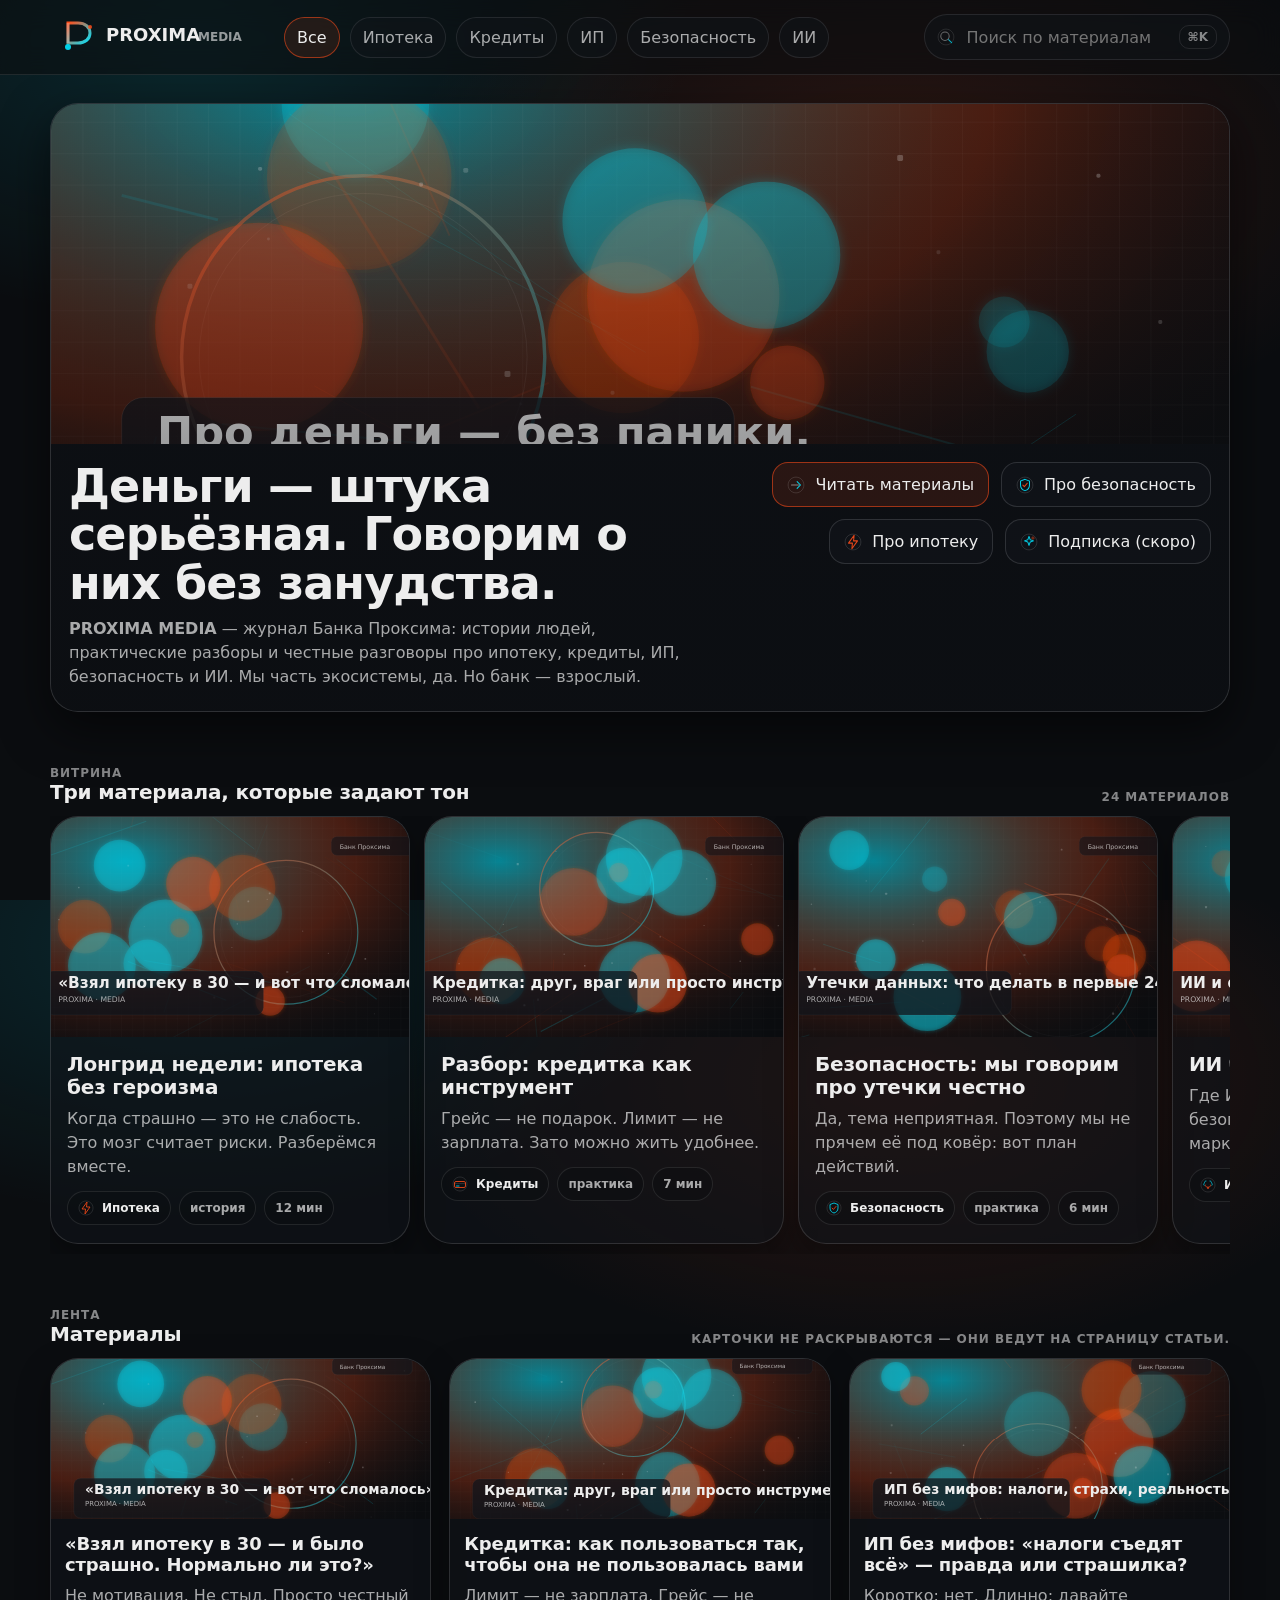
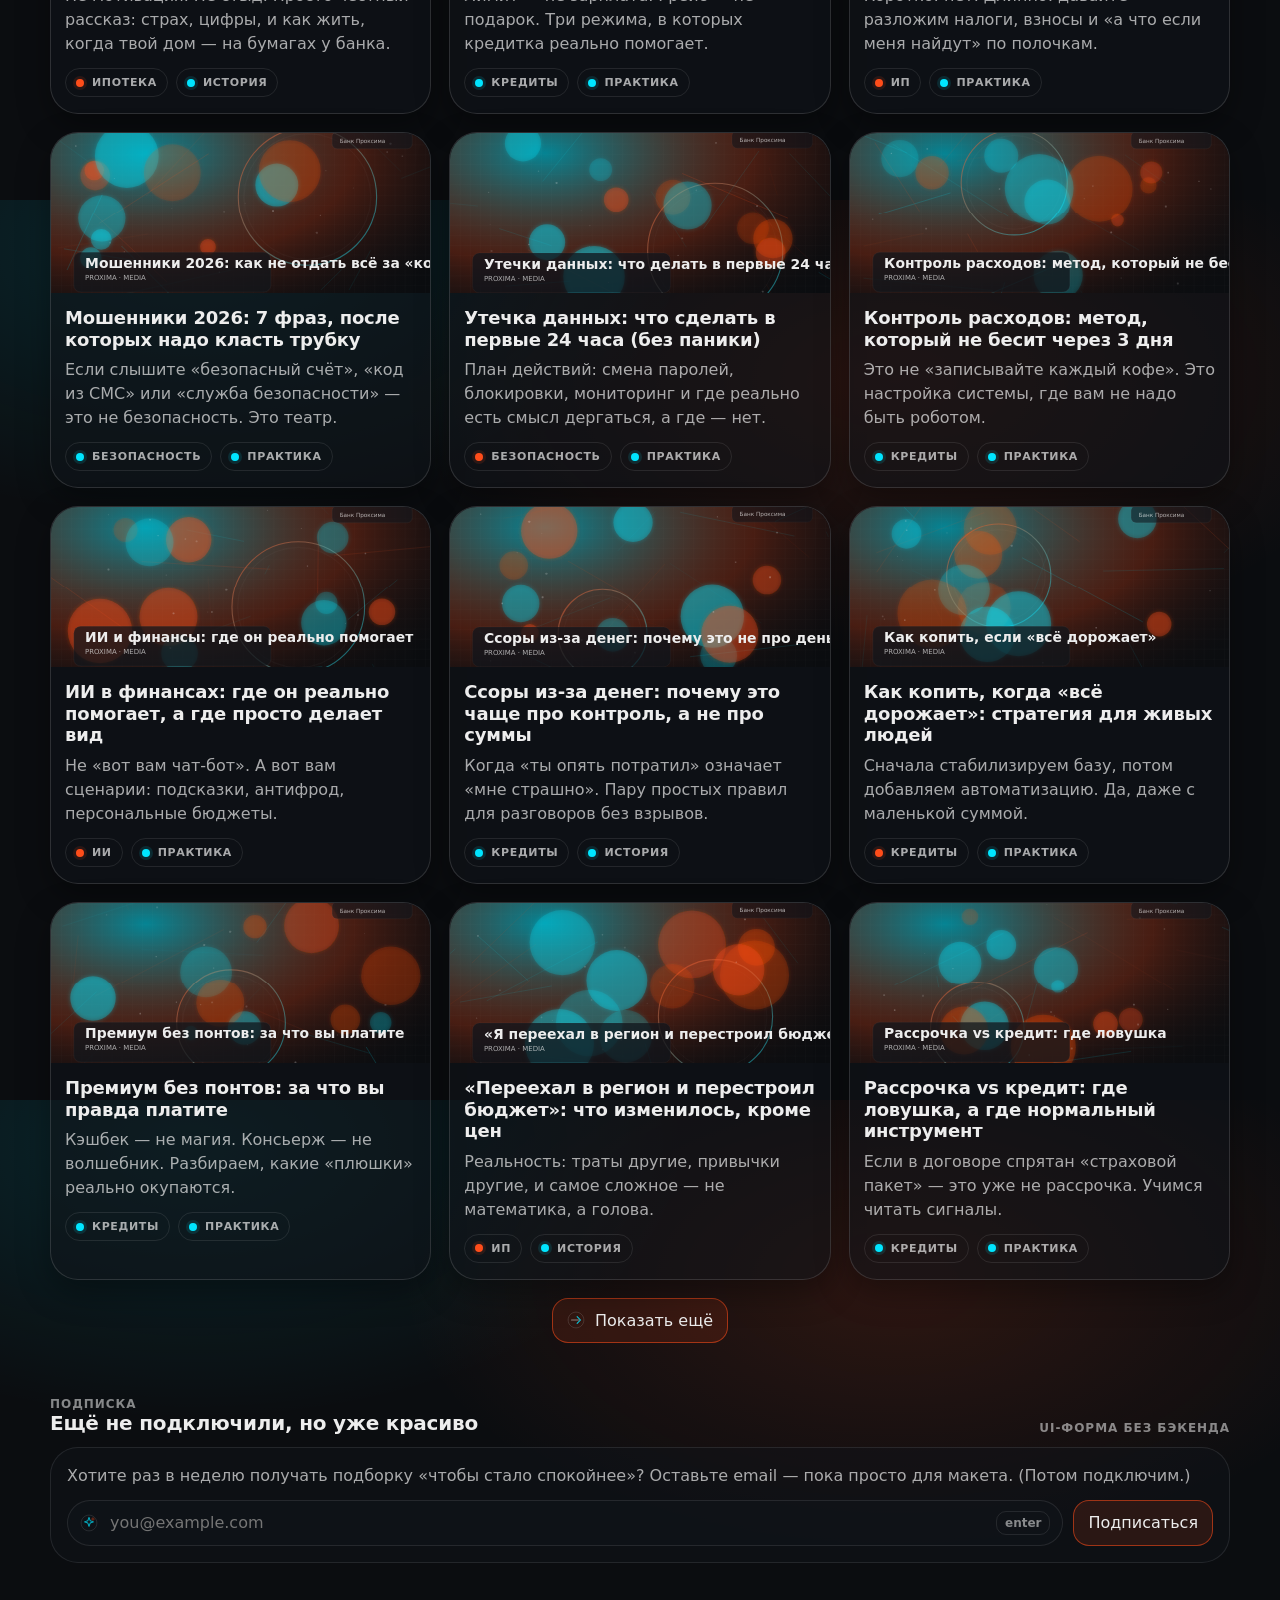
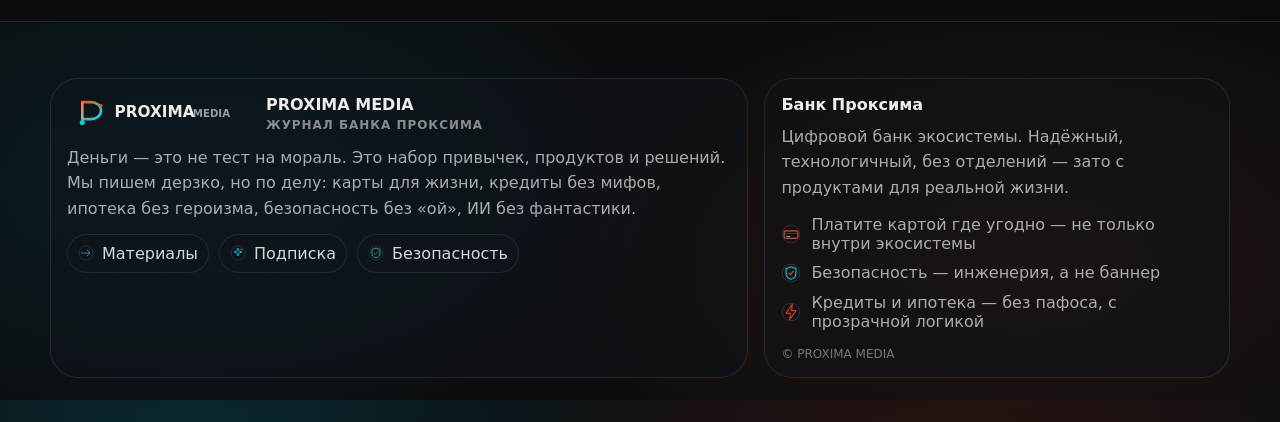
==== index.html @ 9762216a "fc" ====
<!doctype html>
<html lang="ru">
<head>
  <meta charset="utf-8"/>
  <meta name="viewport" content="width=device-width, initial-scale=1"/>
  <title>PROXIMA MEDIA — журнал о деньгах</title>
  <meta name="description" content="Медиа-журнал Банка Проксима: истории и практики про деньги, кредиты, ипотеку, ИП, безопасность и ИИ."/>
  <link rel="icon" href="assets/icons/spark.svg" type="image/svg+xml"/>
  <link rel="stylesheet" href="styles.css"/>
</head>
<body>
  <div id="progress" class="progress" aria-hidden="true"></div>

  <header class="topbar">
    <div class="wrap topbar-inner">
      <a class="brand" href="index.html" aria-label="На главную">
        <img src="assets/logo-proxima.svg" alt="PROXIMA MEDIA"/>
      </a>

      <nav class="nav" aria-label="Рубрики">
        <span class="pill" role="button" tabindex="0" data-cat="Все" aria-pressed="true">Все</span>
        <span class="pill" role="button" tabindex="0" data-cat="Ипотека" aria-pressed="false">Ипотека</span>
        <span class="pill" role="button" tabindex="0" data-cat="Кредиты" aria-pressed="false">Кредиты</span>
        <span class="pill" role="button" tabindex="0" data-cat="ИП" aria-pressed="false">ИП</span>
        <span class="pill" role="button" tabindex="0" data-cat="Безопасность" aria-pressed="false">Безопасность</span>
        <span class="pill" role="button" tabindex="0" data-cat="ИИ" aria-pressed="false">ИИ</span>
      </nav>

      <div class="actions">
        <div class="searchbox" role="search">
          <img src="assets/icons/search.svg" alt="" aria-hidden="true"/>
          <input id="search" type="search" placeholder="Поиск по материалам" aria-label="Поиск"/>
          <span class="kbd">⌘K</span>
        </div>
      </div>
    </div>
  </header>

  <main>
    <section class="hero">
      <div class="wrap">
        <div class="hero-card reveal in">
          <div class="hero-media" role="img" aria-label="Абстрактная техно-обложка"></div>
          <div class="hero-content">
            <div>
              <h1 class="hero-title">Деньги — штука серьёзная. Говорим о них без занудства.</h1>
              <p class="hero-sub">
                <strong>PROXIMA MEDIA</strong> — журнал Банка Проксима: истории людей, практические разборы
                и честные разговоры про ипотеку, кредиты, ИП, безопасность и ИИ.
                Мы часть экосистемы, да. Но банк — взрослый.
              </p>
            </div>
            <div class="hero-cta">
              <a class="btn primary" href="#cardsAnchor" id="ctaAll">
                <img src="assets/icons/arrow.svg" alt="" aria-hidden="true"/>Читать материалы
              </a>
              <a class="btn" href="#cardsAnchor" id="ctaSafety">
                <img src="assets/icons/shield.svg" alt="" aria-hidden="true"/>Про безопасность
              </a>
              <a class="btn" href="#cardsAnchor" id="ctaMortgage">
                <img src="assets/icons/bolt.svg" alt="" aria-hidden="true"/>Про ипотеку
              </a>
              <a class="btn" href="#subscribe">
                <img src="assets/icons/spark.svg" alt="" aria-hidden="true"/>Подписка (скоро)
              </a>
            </div>
          </div>
        </div>
      </div>
    </section>

    <section class="section">
      <div class="wrap">
        <div class="section-head">
          <div>
            <div class="small">витрина</div>
            <h2 class="h2">Три материала, которые задают тон</h2>
          </div>
          <div class="small" id="count">—</div>
        </div>

        
        <div class="feature-rail" aria-label="Витрина материалов">
          <a class="feature reveal" href="article.html?id=mortgage-30">
            <div class="media" style="background-image:url('assets/covers/cover-01.svg')"></div>
            <div class="content">
              <h3 class="title">Лонгрид недели: ипотека без героизма</h3>
              <p class="desc">Когда страшно — это не слабость. Это мозг считает риски. Разберёмся вместе.</p>
              <div class="chiprow">
                <span class="chip"><img src="assets/icons/bolt.svg" alt="" aria-hidden="true"/><strong>Ипотека</strong></span>
                <span class="chip">история</span>
                <span class="chip">12 мин</span>
              </div>
            </div>
          </a>

          <a class="feature reveal" href="article.html?id=creditcard-tool">
            <div class="media" style="background-image:url('assets/covers/cover-02.svg')"></div>
            <div class="content">
              <h3 class="title">Разбор: кредитка как инструмент</h3>
              <p class="desc">Грейс — не подарок. Лимит — не зарплата. Зато можно жить удобнее.</p>
              <div class="chiprow">
                <span class="chip"><img src="assets/icons/card.svg" alt="" aria-hidden="true"/><strong>Кредиты</strong></span>
                <span class="chip">практика</span>
                <span class="chip">7 мин</span>
              </div>
            </div>
          </a>

          <a class="feature reveal" href="article.html?id=leak-24h">
            <div class="media" style="background-image:url('assets/covers/cover-05.svg')"></div>
            <div class="content">
              <h3 class="title">Безопасность: мы говорим про утечки честно</h3>
              <p class="desc">Да, тема неприятная. Поэтому мы не прячем её под ковёр: вот план действий.</p>
              <div class="chiprow">
                <span class="chip"><img src="assets/icons/shield.svg" alt="" aria-hidden="true"/><strong>Безопасность</strong></span>
                <span class="chip">практика</span>
                <span class="chip">6 мин</span>
              </div>
            </div>
          </a>

          <a class="feature reveal" href="article.html?id=ai-real">
            <div class="media" style="background-image:url('assets/covers/cover-07.svg')"></div>
            <div class="content">
              <h3 class="title">ИИ без фантастики</h3>
              <p class="desc">Где ИИ реально полезен: подсказки, безопасность, рутина. Где — маркетинг.</p>
              <div class="chiprow">
                <span class="chip"><img src="assets/icons/brain.svg" alt="" aria-hidden="true"/><strong>ИИ</strong></span>
                <span class="chip">практика</span>
                <span class="chip">8 мин</span>
              </div>
            </div>
          </a>

          <a class="feature reveal" href="article.html?id=fraud-2026">
            <div class="media" style="background-image:url('assets/covers/cover-04.svg')"></div>
            <div class="content">
              <h3 class="title">Антифрод: «положите трубку»</h3>
              <p class="desc">Семь фраз, после которых любой разговор должен закончиться. Без вежливости.</p>
              <div class="chiprow">
                <span class="chip"><img src="assets/icons/shield.svg" alt="" aria-hidden="true"/><strong>Безопасность</strong></span>
                <span class="chip">практика</span>
                <span class="chip">5 мин</span>
              </div>
            </div>
          </a>
        </div>

      </div>
    </section>

    <section class="section" id="cardsAnchor">
      <div class="wrap">
        <div class="section-head">
          <div>
            <div class="small">лента</div>
            <h2 class="h2">Материалы</h2>
          </div>
          <div class="small">Карточки не раскрываются — они ведут на страницу статьи.</div>
        </div>

        <div id="empty" class="mini" style="display:none">
          Ничего не найдено. Попробуйте короче, злее или без запятых.
        </div>

        <div id="cards" class="cards" aria-label="Список материалов"></div>

        <div class="loadmore">
          <button class="btn primary" id="loadMoreBtn">
            <img src="assets/icons/arrow.svg" alt="" aria-hidden="true"/>Показать ещё
          </button>
        </div>
      </div>
    </section>

    <section class="section" id="subscribe">
      <div class="wrap">
        <div class="section-head">
          <div>
            <div class="small">подписка</div>
            <h2 class="h2">Ещё не подключили, но уже красиво</h2>
          </div>
          <div class="small">UI-форма без бэкенда</div>
        </div>

        <div class="mini reveal">
          <p style="margin:0 0 12px; color: var(--muted); line-height:1.5">
            Хотите раз в неделю получать подборку «чтобы стало спокойнее»?
            Оставьте email — пока просто для макета. (Потом подключим.)
          </p>
          <div style="display:flex; gap:10px; flex-wrap:wrap">
            <div class="searchbox" style="min-width: 320px; flex: 1;">
              <img src="assets/icons/spark.svg" alt="" aria-hidden="true"/>
              <input type="email" placeholder="you@example.com" aria-label="Email"/>
              <span class="kbd">enter</span>
            </div>
            <button class="btn primary" onclick="return false">Подписаться</button>
          </div>
        </div>
      </div>
    </section>

    
    <footer class="footer">
      <div class="wrap footer-grid">
        <div class="mini">
          <div style="display:flex; align-items:center; gap:12px;">
            <img src="assets/logo-proxima.svg" alt="PROXIMA MEDIA" style="height:34px; width:auto;"/>
            <div>
              <strong>PROXIMA MEDIA</strong><br/>
              <span class="small">журнал банка проксима</span>
            </div>
          </div>

          <p style="margin:12px 0 0; color: var(--muted); line-height:1.6">
            Деньги — это не тест на мораль. Это набор привычек, продуктов и решений.
            Мы пишем дерзко, но по делу: карты для жизни, кредиты без мифов, ипотека без героизма,
            безопасность без «ой», ИИ без фантастики.
          </p>

          <div class="footer-links" aria-label="Быстрые ссылки">
            <a href="#cardsAnchor"><img src="assets/icons/arrow.svg" alt="" aria-hidden="true" style="width:16px;height:16px;opacity:.9"/>Материалы</a>
            <a href="#subscribe"><img src="assets/icons/spark.svg" alt="" aria-hidden="true" style="width:16px;height:16px;opacity:.9"/>Подписка</a>
            <a href="#cardsAnchor" onclick="return false"><img src="assets/icons/shield.svg" alt="" aria-hidden="true" style="width:16px;height:16px;opacity:.9"/>Безопасность</a>
          </div>
        </div>

        <div class="mini">
          <strong>Банк Проксима</strong>
          <p style="margin:10px 0 0; color: var(--muted); line-height:1.6">
            Цифровой банк экосистемы. Надёжный, технологичный, без отделений — зато с продуктами для реальной жизни.
          </p>

          <div style="margin-top:14px; display:grid; gap:10px">
            <div style="display:flex; align-items:center; gap:10px">
              <img src="assets/icons/card.svg" alt="" aria-hidden="true" style="width:20px;height:20px;opacity:.9"/>
              <span style="color:var(--muted)">Платите картой где угодно — не только внутри экосистемы</span>
            </div>
            <div style="display:flex; align-items:center; gap:10px">
              <img src="assets/icons/shield.svg" alt="" aria-hidden="true" style="width:20px;height:20px;opacity:.9"/>
              <span style="color:var(--muted)">Безопасность — инженерия, а не баннер</span>
            </div>
            <div style="display:flex; align-items:center; gap:10px">
              <img src="assets/icons/bolt.svg" alt="" aria-hidden="true" style="width:20px;height:20px;opacity:.9"/>
              <span style="color:var(--muted)">Кредиты и ипотека — без пафоса, с прозрачной логикой</span>
            </div>
          </div>

          <div style="margin-top:16px; color: rgba(237,237,237,.45); font-size: 12px">
            © PROXIMA MEDIA
          </div>
        </div>
      </div>
    </footer>

  </main>

  <div id="toast" class="toast" role="status" aria-live="polite">
    <span class="bar" aria-hidden="true"></span>
    <span id="toastMsg">—</span>
  </div>

  <script>window.PROXIMA_DATA = [{"id": "mortgage-30", "cat": "Ипотека", "tone": "история", "title": "«Взял ипотеку в 30 — и было страшно. Нормально ли это?»", "desc": "Не мотивация. Не стыд. Просто честный рассказ: страх, цифры, и как жить, когда твой дом — на бумагах у банка.", "cover": "assets/covers/cover-01.svg", "accent": "orange", "body": ["Когда платеж становится «фоном», вы понимаете, что справляетесь.", "И да, «мне страшно» — это не баг, а датчик.", "Что можно сделать прямо сейчас (без подвигов):", {"ul": ["Сначала зафиксируйте «предел боли»: какой платёж вы выдержите без ненависти к жизни.", "Соберите «подушку» до подписания. Иначе любой форс-мажор будет казаться апокалипсисом.", "Досрочное — это стратегия, а не рывок. Лучше стабильно и без выгорания."]}, "Пусть в финансах будет меньше драм и больше понятных шагов."]}, {"id": "creditcard-tool", "cat": "Кредиты", "tone": "практика", "title": "Кредитка: как пользоваться так, чтобы она не пользовалась вами", "desc": "Лимит — не зарплата. Грейс — не подарок. Три режима, в которых кредитка реально помогает.", "cover": "assets/covers/cover-02.svg", "accent": "cyan", "body": ["Кредитная дисциплина — скучно. Зато спокойно.", "Спойлер: взрослость — это когда вы считаете заранее.", "Что можно сделать прямо сейчас (без подвигов):", {"ul": ["Разделяйте «удобно» и «выгодно»: рассрочка может быть кредитом в маске.", "Ставьте лимиты и уведомления. Это не паранойя — это гигиена.", "Планируйте выход: кредит должен иметь дату «свободы»."]}, "Пусть в финансах будет меньше драм и больше понятных шагов."]}, {"id": "ip-myths", "cat": "ИП", "tone": "практика", "title": "ИП без мифов: «налоги съедят всё» — правда или страшилка?", "desc": "Коротко: нет. Длинно: давайте разложим налоги, взносы и «а что если меня найдут» по полочкам.", "cover": "assets/covers/cover-03.svg", "accent": "orange", "body": ["Самозанятость — не хаос, если у вас есть правила.", "И да, «мне страшно» — это не баг, а датчик.", "Что можно сделать прямо сейчас (без подвигов):", {"ul": ["Сделайте отдельный счёт/карту под работу. И сразу станет тише в голове.", "Раз в неделю — 20 минут на цифры: доходы, расходы, налоги, ближайшие платежи.", "Не усложняйте: автоматизация > героизм."]}, "Если коротко: деньги — это система. А системы чинятся настройками, а не стыдом."]}, {"id": "fraud-2026", "cat": "Безопасность", "tone": "практика", "title": "Мошенники 2026: 7 фраз, после которых надо класть трубку", "desc": "Если слышите «безопасный счёт», «код из СМС» или «служба безопасности» — это не безопасность. Это театр.", "cover": "assets/covers/cover-04.svg", "accent": "cyan", "body": ["Мошенники играют в психологию. Технологии — всего лишь декорации.", "Спойлер: взрослость — это когда вы считаете заранее.", "Что можно сделать прямо сейчас (без подвигов):", {"ul": ["Правило 10 секунд: пауза перед любым действием, которое просит «срочно».", "Никогда не диктуйте коды и не переходите по ссылкам из «службы безопасности».", "Настройте лимиты, виртуальные карты и уведомления — это реально снижает риск."]}, "Если коротко: деньги — это система. А системы чинятся настройками, а не стыдом."]}, {"id": "leak-24h", "cat": "Безопасность", "tone": "практика", "title": "Утечка данных: что сделать в первые 24 часа (без паники)", "desc": "План действий: смена паролей, блокировки, мониторинг и где реально есть смысл дергаться, а где — нет.", "cover": "assets/covers/cover-05.svg", "accent": "orange", "body": ["Самый дорогой код — тот, который вы продиктовали вслух.", "Главное — не путать тревогу с интуицией. Первое лечится фактами.", "Что можно сделать прямо сейчас (без подвигов):", {"ul": ["Правило 10 секунд: пауза перед любым действием, которое просит «срочно».", "Никогда не диктуйте коды и не переходите по ссылкам из «службы безопасности».", "Настройте лимиты, виртуальные карты и уведомления — это реально снижает риск."]}, "Если коротко: деньги — это система. А системы чинятся настройками, а не стыдом."]}, {"id": "budget-not-annoying", "cat": "Кредиты", "tone": "практика", "title": "Контроль расходов: метод, который не бесит через 3 дня", "desc": "Это не «записывайте каждый кофе». Это настройка системы, где вам не надо быть роботом.", "cover": "assets/covers/cover-06.svg", "accent": "cyan", "body": ["Кредит — это ускоритель. Он не делает вас богаче, он делает вас быстрее.", "Главное — не путать тревогу с интуицией. Первое лечится фактами.", "Что можно сделать прямо сейчас (без подвигов):", {"ul": ["Разделяйте «удобно» и «выгодно»: рассрочка может быть кредитом в маске.", "Ставьте лимиты и уведомления. Это не паранойя — это гигиена.", "Планируйте выход: кредит должен иметь дату «свободы»."]}, "Сильная позиция — это не «я не ошибаюсь», а «я быстро замечаю и исправляю»."]}, {"id": "ai-real", "cat": "ИИ", "tone": "практика", "title": "ИИ в финансах: где он реально помогает, а где просто делает вид", "desc": "Не «вот вам чат-бот». А вот вам сценарии: подсказки, антифрод, персональные бюджеты.", "cover": "assets/covers/cover-07.svg", "accent": "orange", "body": ["ИИ в банке — это чаще про безопасность и подсказки, чем про фантастику.", "И да, «мне страшно» — это не баг, а датчик.", "Что можно сделать прямо сейчас (без подвигов):", {"ul": ["ИИ хорош в подсказках: категория трат, аномалии, напоминания — без морали.", "Хорошие модели ловят паттерны мошенничества быстрее, чем люди.", "Важно: объяснимость. Если система советует — пусть объясняет почему."]}, "Пусть в финансах будет меньше драм и больше понятных шагов."]}, {"id": "money-fights", "cat": "Кредиты", "tone": "история", "title": "Ссоры из‑за денег: почему это чаще про контроль, а не про суммы", "desc": "Когда «ты опять потратил» означает «мне страшно». Пару простых правил для разговоров без взрывов.", "cover": "assets/covers/cover-08.svg", "accent": "cyan", "body": ["Кредитная дисциплина — скучно. Зато спокойно.", "И да, «мне страшно» — это не баг, а датчик.", "Что можно сделать прямо сейчас (без подвигов):", {"ul": ["Разделяйте «удобно» и «выгодно»: рассрочка может быть кредитом в маске.", "Ставьте лимиты и уведомления. Это не паранойя — это гигиена.", "Планируйте выход: кредит должен иметь дату «свободы»."]}, "Сильная позиция — это не «я не ошибаюсь», а «я быстро замечаю и исправляю»."]}, {"id": "save-inflation", "cat": "Кредиты", "tone": "практика", "title": "Как копить, когда «всё дорожает»: стратегия для живых людей", "desc": "Сначала стабилизируем базу, потом добавляем автоматизацию. Да, даже с маленькой суммой.", "cover": "assets/covers/cover-09.svg", "accent": "orange", "body": ["Лимит — штука эмоциональная. Его легко перепутать с разрешением.", "Главное — не путать тревогу с интуицией. Первое лечится фактами.", "Что можно сделать прямо сейчас (без подвигов):", {"ul": ["Разделяйте «удобно» и «выгодно»: рассрочка может быть кредитом в маске.", "Ставьте лимиты и уведомления. Это не паранойя — это гигиена.", "Планируйте выход: кредит должен иметь дату «свободы»."]}, "Пусть в финансах будет меньше драм и больше понятных шагов."]}, {"id": "premium", "cat": "Кредиты", "tone": "практика", "title": "Премиум без понтов: за что вы правда платите", "desc": "Кэшбек — не магия. Консьерж — не волшебник. Разбираем, какие «плюшки» реально окупаются.", "cover": "assets/covers/cover-10.svg", "accent": "cyan", "body": ["Кредитная дисциплина — скучно. Зато спокойно.", "И да, «мне страшно» — это не баг, а датчик.", "Что можно сделать прямо сейчас (без подвигов):", {"ul": ["Разделяйте «удобно» и «выгодно»: рассрочка может быть кредитом в маске.", "Ставьте лимиты и уведомления. Это не паранойя — это гигиена.", "Планируйте выход: кредит должен иметь дату «свободы»."]}, "Сильная позиция — это не «я не ошибаюсь», а «я быстро замечаю и исправляю»."]}, {"id": "region-budget", "cat": "ИП", "tone": "история", "title": "«Переехал в регион и перестроил бюджет»: что изменилось, кроме цен", "desc": "Реальность: траты другие, привычки другие, и самое сложное — не математика, а голова.", "cover": "assets/covers/cover-11.svg", "accent": "orange", "body": ["Деньги ИП любят порядок: отдельно личное, отдельно рабочее.", "Главное — не путать тревогу с интуицией. Первое лечится фактами.", "Что можно сделать прямо сейчас (без подвигов):", {"ul": ["Сделайте отдельный счёт/карту под работу. И сразу станет тише в голове.", "Раз в неделю — 20 минут на цифры: доходы, расходы, налоги, ближайшие платежи.", "Не усложняйте: автоматизация > героизм."]}, "Сильная позиция — это не «я не ошибаюсь», а «я быстро замечаю и исправляю»."]}, {"id": "installments", "cat": "Кредиты", "tone": "практика", "title": "Рассрочка vs кредит: где ловушка, а где нормальный инструмент", "desc": "Если в договоре спрятан «страховой пакет» — это уже не рассрочка. Учимся читать сигналы.", "cover": "assets/covers/cover-12.svg", "accent": "cyan", "body": ["Кредит — это ускоритель. Он не делает вас богаче, он делает вас быстрее.", "Спойлер: взрослость — это когда вы считаете заранее.", "Что можно сделать прямо сейчас (без подвигов):", {"ul": ["Разделяйте «удобно» и «выгодно»: рассрочка может быть кредитом в маске.", "Ставьте лимиты и уведомления. Это не паранойя — это гигиена.", "Планируйте выход: кредит должен иметь дату «свободы»."]}, "Сильная позиция — это не «я не ошибаюсь», а «я быстро замечаю и исправляю»."]}, {"id": "mortgage-rate", "cat": "Ипотека", "tone": "практика", "title": "Ипотечная ставка и ваша реальная переплата: как считать без магии", "desc": "Платёж — это не вся история. Смотрим на переплату, срок и сценарии досрочного.", "cover": "assets/covers/cover-09.svg", "accent": "orange", "body": ["Когда платеж становится «фоном», вы понимаете, что справляетесь.", "Главное — не путать тревогу с интуицией. Первое лечится фактами.", "Что можно сделать прямо сейчас (без подвигов):", {"ul": ["Сначала зафиксируйте «предел боли»: какой платёж вы выдержите без ненависти к жизни.", "Соберите «подушку» до подписания. Иначе любой форс-мажор будет казаться апокалипсисом.", "Досрочное — это стратегия, а не рывок. Лучше стабильно и без выгорания."]}, "Если коротко: деньги — это система. А системы чинятся настройками, а не стыдом."]}, {"id": "mortgage-downpayment", "cat": "Ипотека", "tone": "практика", "title": "Первый взнос: копить долго или брать быстро?", "desc": "Сравним риски: «подушка» vs «войти в рынок». И да, страх — валидный параметр.", "cover": "assets/covers/cover-01.svg", "accent": "cyan", "body": ["Когда платеж становится «фоном», вы понимаете, что справляетесь.", "И да, «мне страшно» — это не баг, а датчик.", "Что можно сделать прямо сейчас (без подвигов):", {"ul": ["Сначала зафиксируйте «предел боли»: какой платёж вы выдержите без ненависти к жизни.", "Соберите «подушку» до подписания. Иначе любой форс-мажор будет казаться апокалипсисом.", "Досрочное — это стратегия, а не рывок. Лучше стабильно и без выгорания."]}, "Сильная позиция — это не «я не ошибаюсь», а «я быстро замечаю и исправляю»."]}, {"id": "ip-cashflow", "cat": "ИП", "tone": "практика", "title": "Денежный поток ИП: почему «есть выручка» не значит «есть деньги»", "desc": "Разница между выручкой и свободными деньгами — причина №1 «всё было нормально, а потом нет».", "cover": "assets/covers/cover-03.svg", "accent": "orange", "body": ["ИП — это свобода, которая требует календаря и здравого смысла.", "Главное — не путать тревогу с интуицией. Первое лечится фактами.", "Что можно сделать прямо сейчас (без подвигов):", {"ul": ["Сделайте отдельный счёт/карту под работу. И сразу станет тише в голове.", "Раз в неделю — 20 минут на цифры: доходы, расходы, налоги, ближайшие платежи.", "Не усложняйте: автоматизация > героизм."]}, "Если коротко: деньги — это система. А системы чинятся настройками, а не стыдом."]}, {"id": "security-phishing", "cat": "Безопасность", "tone": "практика", "title": "Фишинг как сервис: почему «я не поведусь» больше не работает", "desc": "Письма выглядят как настоящие. Сайты — тоже. Остаётся стратегия: проверка, лимиты, привычки.", "cover": "assets/covers/cover-05.svg", "accent": "cyan", "body": ["Безопасность — это привычки. И немного настроек в приложении.", "Главное — не путать тревогу с интуицией. Первое лечится фактами.", "Что можно сделать прямо сейчас (без подвигов):", {"ul": ["Правило 10 секунд: пауза перед любым действием, которое просит «срочно».", "Никогда не диктуйте коды и не переходите по ссылкам из «службы безопасности».", "Настройте лимиты, виртуальные карты и уведомления — это реально снижает риск."]}, "Пусть в финансах будет меньше драм и больше понятных шагов."]}, {"id": "ai-budget", "cat": "ИИ", "tone": "практика", "title": "ИИ‑бюджет: как подсказки могут быть полезными, а не токсичными", "desc": "Не «ты опять потратил». А «это выбивается из привычного — ок?» И вы решаете.", "cover": "assets/covers/cover-07.svg", "accent": "orange", "body": ["Хороший ИИ не командует, а предлагает варианты и объясняет.", "И да, «мне страшно» — это не баг, а датчик.", "Что можно сделать прямо сейчас (без подвигов):", {"ul": ["ИИ хорош в подсказках: категория трат, аномалии, напоминания — без морали.", "Хорошие модели ловят паттерны мошенничества быстрее, чем люди.", "Важно: объяснимость. Если система советует — пусть объясняет почему."]}, "Сильная позиция — это не «я не ошибаюсь», а «я быстро замечаю и исправляю»."]}, {"id": "credit-score", "cat": "Кредиты", "tone": "практика", "title": "Кредитная история: что на неё влияет на самом деле", "desc": "Спойлер: «взял и закрыл» — не всегда плюс. Разбираем сигналы глазами банка.", "cover": "assets/covers/cover-02.svg", "accent": "cyan", "body": ["Кредитная дисциплина — скучно. Зато спокойно.", "И да, «мне страшно» — это не баг, а датчик.", "Что можно сделать прямо сейчас (без подвигов):", {"ul": ["Разделяйте «удобно» и «выгодно»: рассрочка может быть кредитом в маске.", "Ставьте лимиты и уведомления. Это не паранойя — это гигиена.", "Планируйте выход: кредит должен иметь дату «свободы»."]}, "Если коротко: деньги — это система. А системы чинятся настройками, а не стыдом."]}, {"id": "family-budget", "cat": "Кредиты", "tone": "история", "title": "«Мы сделали общий бюджет и перестали ругаться». Что сработало", "desc": "Не таблица спасла отношения. Спасло правило «без стыда» и один общий счет на базу.", "cover": "assets/covers/cover-08.svg", "accent": "orange", "body": ["Лимит — штука эмоциональная. Его легко перепутать с разрешением.", "Спойлер: взрослость — это когда вы считаете заранее.", "Что можно сделать прямо сейчас (без подвигов):", {"ul": ["Разделяйте «удобно» и «выгодно»: рассрочка может быть кредитом в маске.", "Ставьте лимиты и уведомления. Это не паранойя — это гигиена.", "Планируйте выход: кредит должен иметь дату «свободы»."]}, "Если коротко: деньги — это система. А системы чинятся настройками, а не стыдом."]}, {"id": "security-limits", "cat": "Безопасность", "tone": "практика", "title": "Лимиты и виртуальные карты: защита, которая реально работает", "desc": "Технически просто, психологически спокойно. Настройка за 5 минут — экономит недели нервов.", "cover": "assets/covers/cover-04.svg", "accent": "cyan", "body": ["Мошенники играют в психологию. Технологии — всего лишь декорации.", "И да, «мне страшно» — это не баг, а датчик.", "Что можно сделать прямо сейчас (без подвигов):", {"ul": ["Правило 10 секунд: пауза перед любым действием, которое просит «срочно».", "Никогда не диктуйте коды и не переходите по ссылкам из «службы безопасности».", "Настройте лимиты, виртуальные карты и уведомления — это реально снижает риск."]}, "Сильная позиция — это не «я не ошибаюсь», а «я быстро замечаю и исправляю»."]}, {"id": "mortgage-refinance", "cat": "Ипотека", "tone": "практика", "title": "Рефинансирование: когда это выгодно, а когда только красиво звучит", "desc": "Честный критерий: сколько месяцев окупаете расходы и что будет со страховками.", "cover": "assets/covers/cover-10.svg", "accent": "orange", "body": ["Ипотека — это не роман с банком. Это контракт с будущим вами.", "Спойлер: взрослость — это когда вы считаете заранее.", "Что можно сделать прямо сейчас (без подвигов):", {"ul": ["Сначала зафиксируйте «предел боли»: какой платёж вы выдержите без ненависти к жизни.", "Соберите «подушку» до подписания. Иначе любой форс-мажор будет казаться апокалипсисом.", "Досрочное — это стратегия, а не рывок. Лучше стабильно и без выгорания."]}, "Если коротко: деньги — это система. А системы чинятся настройками, а не стыдом."]}, {"id": "ip-automation", "cat": "ИП", "tone": "практика", "title": "Автоматизация для ИП: чтобы бухгалтерия не жрала вашу жизнь", "desc": "Минимальный набор: счета, категории, напоминания. Максимальный результат: меньше хаоса.", "cover": "assets/covers/cover-11.svg", "accent": "cyan", "body": ["ИП — это свобода, которая требует календаря и здравого смысла.", "Спойлер: взрослость — это когда вы считаете заранее.", "Что можно сделать прямо сейчас (без подвигов):", {"ul": ["Сделайте отдельный счёт/карту под работу. И сразу станет тише в голове.", "Раз в неделю — 20 минут на цифры: доходы, расходы, налоги, ближайшие платежи.", "Не усложняйте: автоматизация > героизм."]}, "Сильная позиция — это не «я не ошибаюсь», а «я быстро замечаю и исправляю»."]}, {"id": "ai-fraud", "cat": "ИИ", "tone": "практика", "title": "ИИ против мошенников: почему это не «большой брат», а «большой щит»", "desc": "Паттерны, аномалии, поведенческие сигналы — и да, это про безопасность клиентов.", "cover": "assets/covers/cover-06.svg", "accent": "orange", "body": ["ИИ — не волшебник. Он полезен там, где много рутины и много сигналов.", "И да, «мне страшно» — это не баг, а датчик.", "Что можно сделать прямо сейчас (без подвигов):", {"ul": ["ИИ хорош в подсказках: категория трат, аномалии, напоминания — без морали.", "Хорошие модели ловят паттерны мошенничества быстрее, чем люди.", "Важно: объяснимость. Если система советует — пусть объясняет почему."]}, "Если коротко: деньги — это система. А системы чинятся настройками, а не стыдом."]}, {"id": "security-leak-talk", "cat": "Безопасность", "tone": "история", "title": "«После утечки я перестал доверять банкам». Как вернуть контроль", "desc": "Не надо верить на слово. Надо настраивать: уведомления, лимиты, двухфакторка, привычки.", "cover": "assets/covers/cover-05.svg", "accent": "cyan", "body": ["Мошенники играют в психологию. Технологии — всего лишь декорации.", "И да, «мне страшно» — это не баг, а датчик.", "Что можно сделать прямо сейчас (без подвигов):", {"ul": ["Правило 10 секунд: пауза перед любым действием, которое просит «срочно».", "Никогда не диктуйте коды и не переходите по ссылкам из «службы безопасности».", "Настройте лимиты, виртуальные карты и уведомления — это реально снижает риск."]}, "Пусть в финансах будет меньше драм и больше понятных шагов."]}];</script>
  <script src="main.js"></script>
</body>
</html>
---- styles.css ----
:root{
  --bg: #0B0D10;
  --panel: #11151B;
  --text: #EDEDED;
  --muted: rgba(237,237,237,.70);
  --muted2: rgba(237,237,237,.55);
  --border: rgba(237,237,237,.10);
  --border2: rgba(237,237,237,.14);
  --orange: #FF4D1A;
  --cyan: #00E5FF;
  --shadow: 0 18px 48px rgba(0,0,0,.55);
  --radius: 20px;
  --radius2: 28px;
  --max: 1180px;
}

*{ box-sizing: border-box; }
html, body{ height:100%; }
body{
  margin:0;
  font-family: ui-sans-serif, system-ui, -apple-system, Segoe UI, Roboto, Arial, "Noto Sans", "Helvetica Neue", sans-serif;
  background: radial-gradient(900px 500px at 15% 5%, rgba(0,229,255,.12), transparent 55%),
              radial-gradient(900px 500px at 70% 20%, rgba(255,77,26,.14), transparent 55%),
              var(--bg);
  color: var(--text);
  overflow-x: hidden;
}

a{ color: inherit; text-decoration: none; }
button, input{ font: inherit; }
::selection{ background: rgba(255,77,26,.35); }

.wrap{ width:min(var(--max), calc(100% - 40px)); margin:0 auto; }

.topbar{
  position: sticky; top: 0; z-index: 50;
  backdrop-filter: blur(14px);
  background: rgba(11,13,16,.55);
  border-bottom: 1px solid var(--border);
}
.topbar-inner{ display:flex; align-items:center; gap:14px; padding:14px 0; }
.brand{ display:flex; align-items:center; gap:12px; min-width: 220px; }
.brand img{ height:40px; width:auto; display:block; }
.brand .tagline{ display:none; color: var(--muted2); font-weight: 700; font-size: 12px; letter-spacing: .08em; text-transform: uppercase; }

.nav{
  display:flex; gap:10px; flex-wrap: wrap; align-items:center;
}
.pill{
  display:inline-flex; align-items:center; gap:10px;
  padding:10px 12px;
  border-radius: 999px;
  border: 1px solid var(--border);
  background: rgba(17,21,27,.55);
  color: var(--muted);
  cursor:pointer;
  transition: transform .18s ease, border-color .18s ease, background .18s ease, color .18s ease;
  user-select:none;
}
.pill:hover{ transform: translateY(-1px); border-color: rgba(0,229,255,.28); color: var(--text); }
.pill[aria-pressed="true"]{ border-color: rgba(255,77,26,.55); color: var(--text); background: rgba(255,77,26,.10); }

.actions{ margin-left:auto; display:flex; align-items:center; gap:10px; }
.searchbox{
  display:flex; align-items:center; gap:10px;
  padding:10px 12px;
  border-radius: 999px;
  border: 1px solid var(--border);
  background: rgba(17,21,27,.55);
  min-width: 280px;
}
.searchbox img{ width:18px; height:18px; opacity:.75; }
.searchbox input{
  width: 100%;
  border: none;
  outline: none;
  background: transparent;
  color: var(--text);
}
.kbd{
  padding: 4px 8px;
  border-radius: 10px;
  border: 1px solid var(--border);
  color: var(--muted2);
  font-weight: 700;
  font-size: 12px;
}

.hero{
  padding: 24px 0 10px;
}
.hero-card{
  position: relative;
  border-radius: var(--radius2);
  border: 1px solid var(--border2);
  overflow: hidden;
  box-shadow: var(--shadow);
  background: rgba(17,21,27,.55);
}
.hero-media{
  width: 100%;
  height: 340px;
  background: url("assets/hero.svg") center/cover no-repeat;
  filter: saturate(1.05);
}
.hero-content{
  padding: 18px 18px 22px;
  display:grid;
  grid-template-columns: 1.1fr .9fr;
  gap: 18px;
}
.hero-title{
  font-size: clamp(28px, 4.2vw, 46px);
  line-height: 1.05;
  margin: 0;
  letter-spacing: -0.02em;
}
.hero-sub{
  margin: 10px 0 0;
  color: var(--muted);
  font-size: 16px;
  line-height: 1.5;
  max-width: 64ch;
}
.hero-cta{
  display:flex; align-items:flex-start; justify-content:flex-end; gap: 12px; flex-wrap: wrap;
}
.btn{
  display:inline-flex; align-items:center; gap:10px;
  padding: 12px 14px;
  border-radius: 16px;
  border: 1px solid var(--border2);
  background: rgba(17,21,27,.65);
  color: var(--text);
  cursor:pointer;
  transition: transform .18s ease, border-color .18s ease, background .18s ease;
}
.btn:hover{ transform: translateY(-1px); border-color: rgba(0,229,255,.35); background: rgba(0,229,255,.08); }
.btn.primary{ border-color: rgba(255,77,26,.55); background: rgba(255,77,26,.12); }
.btn.primary:hover{ border-color: rgba(255,77,26,.78); background: rgba(255,77,26,.16); }
.btn img{ width:18px; height:18px; opacity:.9; }

.section{
  padding: 26px 0 10px;
}
.section-head{
  display:flex; align-items:flex-end; justify-content:space-between; gap: 16px;
  margin: 0 0 12px;
}
.h2{
  margin:0;
  font-size: 20px;
  letter-spacing: -0.01em;
}
.small{
  color: var(--muted2);
  font-weight: 700;
  font-size: 12px;
  letter-spacing: .08em;
  text-transform: uppercase;
}

.feature-grid{
  display:grid;
  grid-template-columns: 1.1fr .9fr;
  gap: 14px;
}
.feature{
  border-radius: var(--radius2);
  border: 1px solid var(--border2);
  background: rgba(17,21,27,.55);
  overflow:hidden;
  box-shadow: 0 12px 32px rgba(0,0,0,.35);
  transition: transform .18s ease, border-color .18s ease;
}
.feature:hover{ transform: translateY(-2px); border-color: rgba(255,77,26,.35); }
.feature .media{ height: 220px; background-size: cover; background-position: center; }
.feature .content{ padding: 16px 16px 18px; }
.feature .title{ margin:0; font-size: 20px; line-height: 1.15; letter-spacing: -0.01em; }
.feature .desc{ margin: 8px 0 0; color: var(--muted); line-height: 1.5; }
.chiprow{ margin-top: 12px; display:flex; flex-wrap: wrap; gap: 8px; }
.chip{
  display:inline-flex; align-items:center; gap: 8px;
  padding: 8px 10px;
  border-radius: 999px;
  border: 1px solid var(--border);
  color: var(--muted);
  background: rgba(11,13,16,.35);
  font-weight: 700;
  font-size: 12px;
}
.chip strong{ color: var(--text); }
.chip img{ width:16px; height:16px; opacity: .9; }

.cards{
  display:grid;
  grid-template-columns: repeat(12, 1fr);
  gap: 14px;
}
.card{
  grid-column: span 4;
  border-radius: var(--radius2);
  border: 1px solid var(--border2);
  background: rgba(17,21,27,.55);
  overflow: hidden;
  position: relative;
  min-height: 310px;
  box-shadow: 0 12px 32px rgba(0,0,0,.35);
  transition: transform .18s ease, border-color .18s ease, background .18s ease;
}
.card:hover{ transform: translateY(-2px); border-color: rgba(0,229,255,.35); background: rgba(17,21,27,.62); }
.card .cover{ height: 160px; background-size: cover; background-position: center; }
.card .content{ padding: 14px 14px 16px; }
.card .title{ margin:0; font-size: 18px; line-height: 1.2; letter-spacing: -0.01em; }
.card .desc{ margin: 8px 0 0; color: var(--muted); line-height: 1.5; }
.meta{ margin-top: 12px; display:flex; gap: 8px; flex-wrap: wrap; align-items:center; }
.meta .badge{
  display:inline-flex; align-items:center; gap: 8px;
  padding: 7px 10px;
  border-radius: 999px;
  border: 1px solid var(--border);
  color: var(--muted);
  font-weight: 800;
  font-size: 11px;
  letter-spacing: .06em;
  text-transform: uppercase;
}
.badge .dot{
  width: 8px; height: 8px; border-radius: 50%;
  background: var(--orange);
  box-shadow: 0 0 0 3px rgba(255,77,26,.12);
}
.badge.blue .dot{ background: var(--cyan); box-shadow: 0 0 0 3px rgba(0,229,255,.12); }

.loadmore{
  margin: 18px auto 0;
  width: 100%;
  display:flex;
  justify-content:center;
}
.footer{
  padding: 46px 0 36px;
  border-top: 1px solid var(--border);
  margin-top: 40px;
  color: var(--muted);
}
.footer-grid{ display:grid; grid-template-columns: 1fr 1fr; gap: 16px; }
.footer strong{ color: var(--text); }
.footer a{ color: var(--text); opacity: .9; }
.mini{
  padding: 12px 14px;
  border-radius: var(--radius2);
  border: 1px solid var(--border);
  background: rgba(17,21,27,.45);
}

.toast{
  position: fixed;
  left: 50%;
  bottom: 18px;
  transform: translateX(-50%);
  background: rgba(17,21,27,.92);
  border: 1px solid var(--border2);
  border-radius: 999px;
  padding: 12px 14px;
  color: var(--text);
  display:none;
  gap: 10px;
  align-items:center;
  box-shadow: var(--shadow);
}
.toast.show{ display:flex; animation: pop .18s ease-out; }
@keyframes pop{ from{ transform: translateX(-50%) translateY(8px); opacity:0; } to{ transform: translateX(-50%) translateY(0); opacity:1; } }
.toast .bar{
  width: 8px; height: 8px; border-radius: 50%;
  background: var(--orange);
  box-shadow: 0 0 0 3px rgba(255,77,26,.12);
}

.reveal{ opacity: 0; transform: translateY(10px); }
.reveal.in{ opacity: 1; transform: translateY(0); transition: opacity .6s ease, transform .6s ease; }

.progress{
  position: fixed;
  top: 0; left: 0;
  height: 3px;
  width: 0%;
  background: linear-gradient(90deg, var(--orange), var(--cyan));
  z-index: 80;
  opacity: .9;
}

@media (max-width: 980px){
  .hero-content{ grid-template-columns: 1fr; }
  .hero-media{ height: 300px; }
  .searchbox{ min-width: 220px; }
  .feature-grid{ grid-template-columns: 1fr; }
  .card{ grid-column: span 6; }
}
@media (max-width: 640px){
  .topbar-inner{ flex-wrap: wrap; }
  .brand{ min-width: auto; }
  .actions{ width: 100%; margin-left: 0; }
  .searchbox{ width: 100%; min-width: 0; }
  .card{ grid-column: span 12; }
  .footer-grid{ grid-template-columns: 1fr; }
}


html{
  scroll-behavior: smooth;
}

.section{
  padding: 36px 0 18px;
}

.hero{
  padding: 28px 0 18px;
}

.hero-content{
  align-items: start;
}

.hero-media{
  position: relative;
}

.hero-card:after{
  content:"";
  position:absolute;
  inset: 0;
  pointer-events:none;
  background: linear-gradient(180deg, rgba(11,13,16,.0) 0%, rgba(11,13,16,.35) 55%, rgba(11,13,16,.55) 100%);
}

.hero-content{
  position: relative;
  z-index: 1;
}

.feature-rail{
  display:flex;
  gap: 14px;
  overflow-x: auto;
  padding-bottom: 10px;
  scroll-snap-type: x mandatory;
  -webkit-overflow-scrolling: touch;
}
.feature-rail::-webkit-scrollbar{ height: 10px; }
.feature-rail::-webkit-scrollbar-thumb{
  background: rgba(237,237,237,.12);
  border-radius: 999px;
}
.feature-rail::-webkit-scrollbar-track{
  background: rgba(237,237,237,.06);
  border-radius: 999px;
}
.feature{
  min-width: 360px;
  scroll-snap-align: start;
}
@media (max-width: 640px){
  .feature{ min-width: 84vw; }
}

.cards{
  gap: 18px;
}

.card{
  min-height: 330px;
}

.mini{
  padding: 16px 16px;
}

.footer{
  padding: 56px 0 44px;
  background: radial-gradient(900px 500px at 15% 40%, rgba(0,229,255,.08), transparent 55%),
              radial-gradient(900px 500px at 80% 60%, rgba(255,77,26,.10), transparent 55%);
}
.footer-grid{
  grid-template-columns: 1.2fr .8fr;
}
.footer-links{
  display:flex;
  flex-wrap: wrap;
  gap: 10px;
  margin-top: 12px;
}
.footer-links a{
  display:inline-flex;
  align-items:center;
  gap: 8px;
  padding: 9px 10px;
  border-radius: 999px;
  border: 1px solid var(--border);
  background: rgba(17,21,27,.45);
}
.footer-links a:hover{
  border-color: rgba(0,229,255,.30);
}

.article-body p{
  margin: 10px 0 0;
}
.article-body ul{
  margin: 10px 0 0 18px;
  color: var(--muted);
  line-height: 1.6;
}
.article-body li{
  margin: 8px 0;
}
.tag{
  display:inline-flex;
  align-items:center;
  gap: 8px;
  padding: 10px 12px;
  border-radius: 999px;
  border: 1px solid rgba(255,77,26,.42);
  background: rgba(255,77,26,.10);
  color: var(--text);
  font-weight: 800;
  font-size: 12px;
  letter-spacing: .06em;
  text-transform: uppercase;
}


@media (prefers-reduced-motion: reduce){
  html{ scroll-behavior: auto !important; }

  *{ transition: none !important; animation: none !important; scroll-behavior: auto !important; }
  .reveal{ opacity: 1; transform: none; }
}
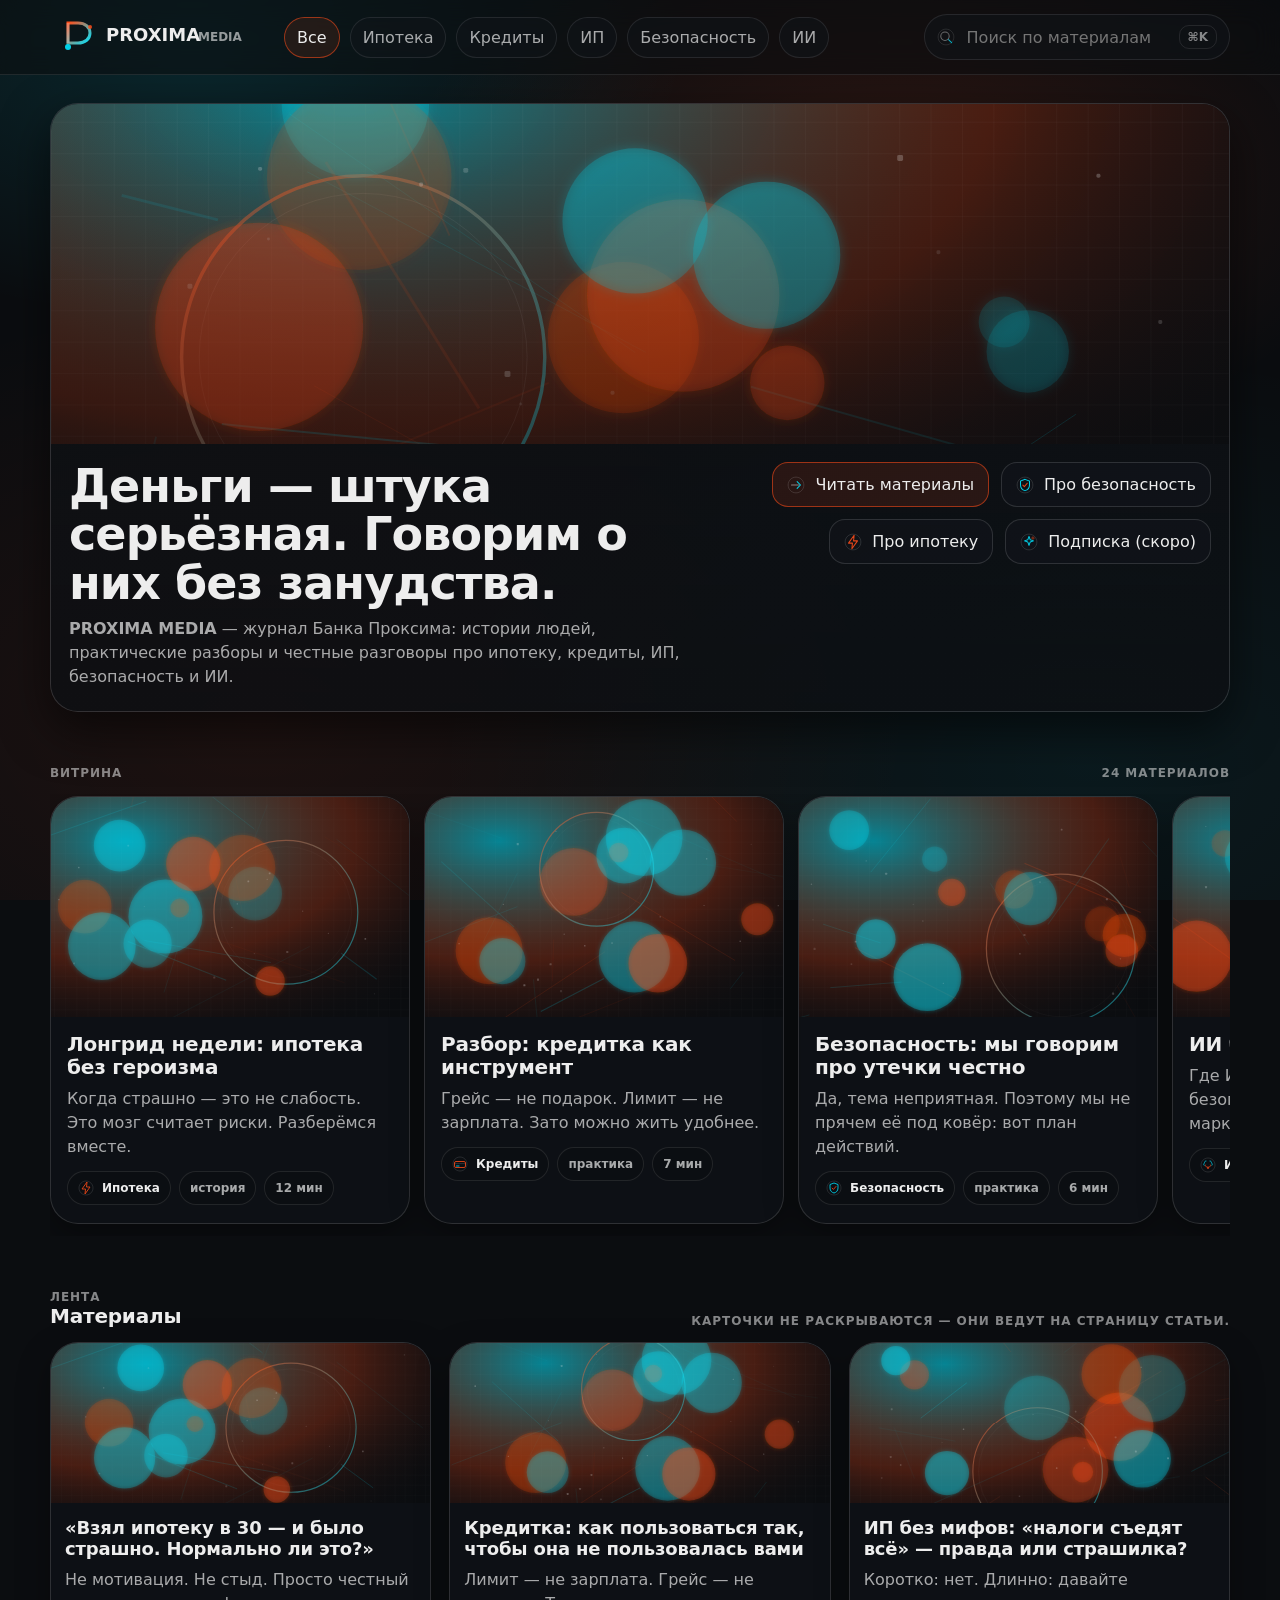
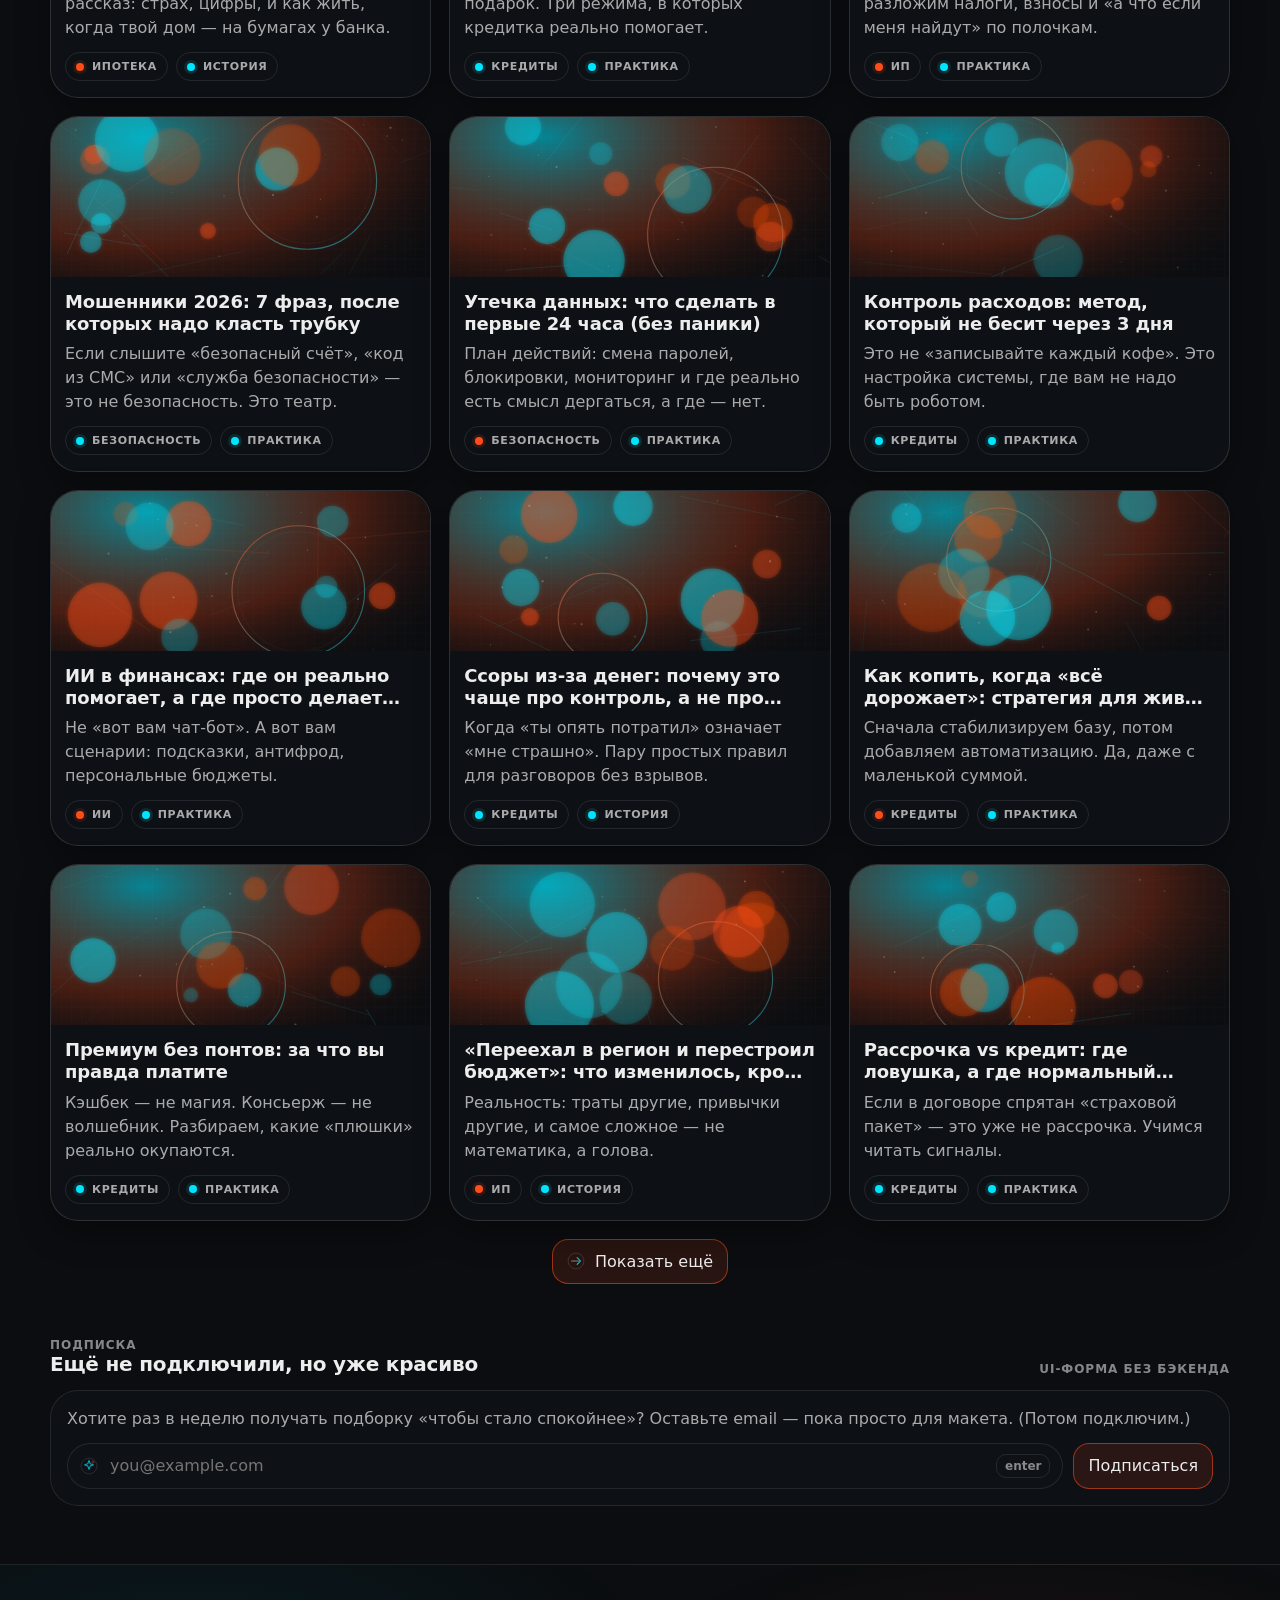
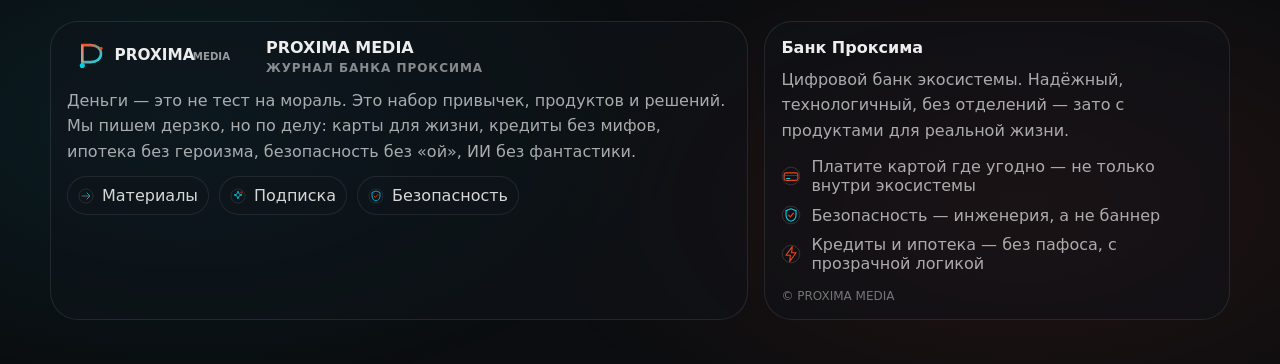
==== commit 5c6a6e92: "edits" ====
--- a/index.html
+++ b/index.html
@@ -47,7 +47,6 @@
               <p class="hero-sub">
                 <strong>PROXIMA MEDIA</strong> — журнал Банка Проксима: истории людей, практические разборы
                 и честные разговоры про ипотеку, кредиты, ИП, безопасность и ИИ.
-                Мы часть экосистемы, да. Но банк — взрослый.
               </p>
             </div>
             <div class="hero-cta">
@@ -74,7 +73,6 @@
         <div class="section-head">
           <div>
             <div class="small">витрина</div>
-            <h2 class="h2">Три материала, которые задают тон</h2>
           </div>
           <div class="small" id="count">—</div>
         </div>
--- a/styles.css
+++ b/styles.css
@@ -16,14 +16,42 @@
 
 *{ box-sizing: border-box; }
 html, body{ height:100%; }
+html{ scroll-behavior: smooth; }
+
 body{
   margin:0;
   font-family: ui-sans-serif, system-ui, -apple-system, Segoe UI, Roboto, Arial, "Noto Sans", "Helvetica Neue", sans-serif;
-  background: radial-gradient(900px 500px at 15% 5%, rgba(0,229,255,.12), transparent 55%),
-              radial-gradient(900px 500px at 70% 20%, rgba(255,77,26,.14), transparent 55%),
-              var(--bg);
   color: var(--text);
   overflow-x: hidden;
+  padding-bottom: env(safe-area-inset-bottom);
+
+  /* ✅ вместо градиента на body — базовый фон */
+  background: var(--bg);
+
+  /* ✅ чтобы fixed-layer корректно жил “под” контентом */
+  position: relative;
+  isolation: isolate;
+}
+
+/* ✅ БЕСКОНЕЧНЫЙ ФОН: всегда покрывает viewport, без швов/повторов */
+body::before{
+  content:"";
+  position: fixed;
+  inset: 0;
+  z-index: -1;
+  pointer-events: none;
+
+  background:
+    radial-gradient(900px 500px at 15% 5%, rgba(0,229,255,.12), transparent 55%),
+    radial-gradient(900px 500px at 70% 20%, rgba(255,77,26,.14), transparent 55%),
+    radial-gradient(1100px 700px at 20% 80%, rgba(255,77,26,.08), transparent 60%),
+    radial-gradient(1100px 700px at 85% 85%, rgba(0,229,255,.06), transparent 60%),
+    linear-gradient(180deg, rgba(11,13,16,0.0) 0%, rgba(11,13,16,0.18) 55%, rgba(11,13,16,0.32) 100%),
+    var(--bg);
+
+  background-repeat: no-repeat;
+  /* важно: не даём браузеру “тайлить” */
+  background-attachment: fixed;
 }
 
 a{ color: inherit; text-decoration: none; }
@@ -31,6 +59,9 @@
 ::selection{ background: rgba(255,77,26,.35); }
 
 .wrap{ width:min(var(--max), calc(100% - 40px)); margin:0 auto; }
+@media (max-width: 640px){
+  .wrap{ width:min(var(--max), calc(100% - 28px)); }
+}
 
 .topbar{
   position: sticky; top: 0; z-index: 50;
@@ -38,14 +69,20 @@
   background: rgba(11,13,16,.55);
   border-bottom: 1px solid var(--border);
 }
-.topbar-inner{ display:flex; align-items:center; gap:14px; padding:14px 0; }
-.brand{ display:flex; align-items:center; gap:12px; min-width: 220px; }
+.topbar-inner{
+  display:flex; align-items:center; gap:14px;
+  padding:14px 0;
+}
+.brand{
+  display:flex; align-items:center; gap:12px;
+  min-width: 220px;
+}
 .brand img{ height:40px; width:auto; display:block; }
-.brand .tagline{ display:none; color: var(--muted2); font-weight: 700; font-size: 12px; letter-spacing: .08em; text-transform: uppercase; }
 
 .nav{
   display:flex; gap:10px; flex-wrap: wrap; align-items:center;
 }
+
 .pill{
   display:inline-flex; align-items:center; gap:10px;
   padding:10px 12px;
@@ -56,6 +93,7 @@
   cursor:pointer;
   transition: transform .18s ease, border-color .18s ease, background .18s ease, color .18s ease;
   user-select:none;
+  white-space: nowrap;
 }
 .pill:hover{ transform: translateY(-1px); border-color: rgba(0,229,255,.28); color: var(--text); }
 .pill[aria-pressed="true"]{ border-color: rgba(255,77,26,.55); color: var(--text); background: rgba(255,77,26,.10); }
@@ -86,9 +124,17 @@
   font-size: 12px;
 }
 
-.hero{
-  padding: 24px 0 10px;
-}
+.progress{
+  position: fixed;
+  top: 0; left: 0;
+  height: 3px;
+  width: 0%;
+  background: linear-gradient(90deg, var(--orange), var(--cyan));
+  z-index: 80;
+  opacity: .9;
+}
+
+.hero{ padding: 28px 0 18px; }
 .hero-card{
   position: relative;
   border-radius: var(--radius2);
@@ -96,6 +142,13 @@
   overflow: hidden;
   box-shadow: var(--shadow);
   background: rgba(17,21,27,.55);
+}
+.hero-card:after{
+  content:"";
+  position:absolute;
+  inset: 0;
+  pointer-events:none;
+  background: linear-gradient(180deg, rgba(11,13,16,.0) 0%, rgba(11,13,16,.35) 55%, rgba(11,13,16,.55) 100%);
 }
 .hero-media{
   width: 100%;
@@ -104,10 +157,13 @@
   filter: saturate(1.05);
 }
 .hero-content{
+  position: relative;
+  z-index: 1;
   padding: 18px 18px 22px;
   display:grid;
   grid-template-columns: 1.1fr .9fr;
   gap: 18px;
+  align-items: start;
 }
 .hero-title{
   font-size: clamp(28px, 4.2vw, 46px);
@@ -123,8 +179,10 @@
   max-width: 64ch;
 }
 .hero-cta{
-  display:flex; align-items:flex-start; justify-content:flex-end; gap: 12px; flex-wrap: wrap;
-}
+  display:flex; align-items:flex-start; justify-content:flex-end;
+  gap: 12px; flex-wrap: wrap;
+}
+
 .btn{
   display:inline-flex; align-items:center; gap:10px;
   padding: 12px 14px;
@@ -140,12 +198,10 @@
 .btn.primary:hover{ border-color: rgba(255,77,26,.78); background: rgba(255,77,26,.16); }
 .btn img{ width:18px; height:18px; opacity:.9; }
 
-.section{
-  padding: 26px 0 10px;
-}
+.section{ padding: 36px 0 18px; }
 .section-head{
   display:flex; align-items:flex-end; justify-content:space-between; gap: 16px;
-  margin: 0 0 12px;
+  margin: 0 0 14px;
 }
 .h2{
   margin:0;
@@ -160,11 +216,24 @@
   text-transform: uppercase;
 }
 
-.feature-grid{
-  display:grid;
-  grid-template-columns: 1.1fr .9fr;
+.feature-rail{
+  display:flex;
   gap: 14px;
-}
+  overflow-x: auto;
+  padding: 2px 2px 12px;
+  scroll-snap-type: x mandatory;
+  -webkit-overflow-scrolling: touch;
+}
+.feature-rail::-webkit-scrollbar{ height: 10px; }
+.feature-rail::-webkit-scrollbar-thumb{
+  background: rgba(237,237,237,.12);
+  border-radius: 999px;
+}
+.feature-rail::-webkit-scrollbar-track{
+  background: rgba(237,237,237,.06);
+  border-radius: 999px;
+}
+
 .feature{
   border-radius: var(--radius2);
   border: 1px solid var(--border2);
@@ -172,12 +241,34 @@
   overflow:hidden;
   box-shadow: 0 12px 32px rgba(0,0,0,.35);
   transition: transform .18s ease, border-color .18s ease;
+  scroll-snap-align: start;
+  min-width: 360px;
 }
 .feature:hover{ transform: translateY(-2px); border-color: rgba(255,77,26,.35); }
 .feature .media{ height: 220px; background-size: cover; background-position: center; }
 .feature .content{ padding: 16px 16px 18px; }
-.feature .title{ margin:0; font-size: 20px; line-height: 1.15; letter-spacing: -0.01em; }
-.feature .desc{ margin: 8px 0 0; color: var(--muted); line-height: 1.5; }
+.feature .title{
+  margin:0;
+  font-size: 20px;
+  line-height: 1.15;
+  letter-spacing: -0.01em;
+  overflow-wrap: anywhere;
+  word-break: break-word;
+  display: -webkit-box;
+  -webkit-box-orient: vertical;
+  -webkit-line-clamp: 2;
+  overflow: hidden;
+}
+.feature .desc{
+  margin: 8px 0 0;
+  color: var(--muted);
+  line-height: 1.5;
+  display: -webkit-box;
+  -webkit-box-orient: vertical;
+  -webkit-line-clamp: 3;
+  overflow: hidden;
+}
+
 .chiprow{ margin-top: 12px; display:flex; flex-wrap: wrap; gap: 8px; }
 .chip{
   display:inline-flex; align-items:center; gap: 8px;
@@ -195,7 +286,7 @@
 .cards{
   display:grid;
   grid-template-columns: repeat(12, 1fr);
-  gap: 14px;
+  gap: 18px;
 }
 .card{
   grid-column: span 4;
@@ -204,15 +295,35 @@
   background: rgba(17,21,27,.55);
   overflow: hidden;
   position: relative;
-  min-height: 310px;
+  min-height: 330px;
   box-shadow: 0 12px 32px rgba(0,0,0,.35);
   transition: transform .18s ease, border-color .18s ease, background .18s ease;
 }
 .card:hover{ transform: translateY(-2px); border-color: rgba(0,229,255,.35); background: rgba(17,21,27,.62); }
 .card .cover{ height: 160px; background-size: cover; background-position: center; }
 .card .content{ padding: 14px 14px 16px; }
-.card .title{ margin:0; font-size: 18px; line-height: 1.2; letter-spacing: -0.01em; }
-.card .desc{ margin: 8px 0 0; color: var(--muted); line-height: 1.5; }
+.card .title{
+  margin:0;
+  font-size: 18px;
+  line-height: 1.2;
+  letter-spacing: -0.01em;
+  overflow-wrap: anywhere;
+  word-break: break-word;
+  display: -webkit-box;
+  -webkit-box-orient: vertical;
+  -webkit-line-clamp: 2;
+  overflow: hidden;
+}
+.card .desc{
+  margin: 8px 0 0;
+  color: var(--muted);
+  line-height: 1.5;
+  display: -webkit-box;
+  -webkit-box-orient: vertical;
+  -webkit-line-clamp: 3;
+  overflow: hidden;
+}
+
 .meta{ margin-top: 12px; display:flex; gap: 8px; flex-wrap: wrap; align-items:center; }
 .meta .badge{
   display:inline-flex; align-items:center; gap: 8px;
@@ -232,23 +343,39 @@
 }
 .badge.blue .dot{ background: var(--cyan); box-shadow: 0 0 0 3px rgba(0,229,255,.12); }
 
-.loadmore{
-  margin: 18px auto 0;
-  width: 100%;
-  display:flex;
-  justify-content:center;
-}
+.loadmore{ margin: 18px auto 0; width: 100%; display:flex; justify-content:center; }
+
 .footer{
-  padding: 46px 0 36px;
+  padding: 56px 0 44px;
   border-top: 1px solid var(--border);
   margin-top: 40px;
   color: var(--muted);
-}
-.footer-grid{ display:grid; grid-template-columns: 1fr 1fr; gap: 16px; }
+  background: radial-gradient(900px 500px at 15% 40%, rgba(0,229,255,.08), transparent 55%),
+              radial-gradient(900px 500px at 80% 60%, rgba(255,77,26,.10), transparent 55%);
+}
+.footer-grid{ display:grid; grid-template-columns: 1.2fr .8fr; gap: 16px; }
 .footer strong{ color: var(--text); }
 .footer a{ color: var(--text); opacity: .9; }
+.footer-links{
+  display:flex;
+  flex-wrap: wrap;
+  gap: 10px;
+  margin-top: 12px;
+}
+.footer-links a{
+  display:inline-flex;
+  align-items:center;
+  gap: 8px;
+  padding: 9px 10px;
+  border-radius: 999px;
+  border: 1px solid var(--border);
+  background: rgba(17,21,27,.45);
+  transition: transform .18s ease, border-color .18s ease;
+}
+.footer-links a:hover{ transform: translateY(-1px); border-color: rgba(0,229,255,.30); }
+
 .mini{
-  padding: 12px 14px;
+  padding: 16px 16px;
   border-radius: var(--radius2);
   border: 1px solid var(--border);
   background: rgba(17,21,27,.45);
@@ -257,7 +384,7 @@
 .toast{
   position: fixed;
   left: 50%;
-  bottom: 18px;
+  bottom: calc(18px + env(safe-area-inset-bottom));
   transform: translateX(-50%);
   background: rgba(17,21,27,.92);
   border: 1px solid var(--border2);
@@ -270,7 +397,10 @@
   box-shadow: var(--shadow);
 }
 .toast.show{ display:flex; animation: pop .18s ease-out; }
-@keyframes pop{ from{ transform: translateX(-50%) translateY(8px); opacity:0; } to{ transform: translateX(-50%) translateY(0); opacity:1; } }
+@keyframes pop{
+  from{ transform: translateX(-50%) translateY(8px); opacity:0; }
+  to{ transform: translateX(-50%) translateY(0); opacity:1; }
+}
 .toast .bar{
   width: 8px; height: 8px; border-radius: 50%;
   background: var(--orange);
@@ -280,141 +410,14 @@
 .reveal{ opacity: 0; transform: translateY(10px); }
 .reveal.in{ opacity: 1; transform: translateY(0); transition: opacity .6s ease, transform .6s ease; }
 
-.progress{
-  position: fixed;
-  top: 0; left: 0;
-  height: 3px;
-  width: 0%;
-  background: linear-gradient(90deg, var(--orange), var(--cyan));
-  z-index: 80;
-  opacity: .9;
-}
-
-@media (max-width: 980px){
-  .hero-content{ grid-template-columns: 1fr; }
-  .hero-media{ height: 300px; }
-  .searchbox{ min-width: 220px; }
-  .feature-grid{ grid-template-columns: 1fr; }
-  .card{ grid-column: span 6; }
-}
-@media (max-width: 640px){
-  .topbar-inner{ flex-wrap: wrap; }
-  .brand{ min-width: auto; }
-  .actions{ width: 100%; margin-left: 0; }
-  .searchbox{ width: 100%; min-width: 0; }
-  .card{ grid-column: span 12; }
-  .footer-grid{ grid-template-columns: 1fr; }
-}
-
-
-html{
-  scroll-behavior: smooth;
-}
-
-.section{
-  padding: 36px 0 18px;
-}
-
-.hero{
-  padding: 28px 0 18px;
-}
-
-.hero-content{
-  align-items: start;
-}
-
-.hero-media{
-  position: relative;
-}
-
-.hero-card:after{
-  content:"";
-  position:absolute;
-  inset: 0;
-  pointer-events:none;
-  background: linear-gradient(180deg, rgba(11,13,16,.0) 0%, rgba(11,13,16,.35) 55%, rgba(11,13,16,.55) 100%);
-}
-
-.hero-content{
-  position: relative;
-  z-index: 1;
-}
-
-.feature-rail{
-  display:flex;
-  gap: 14px;
-  overflow-x: auto;
-  padding-bottom: 10px;
-  scroll-snap-type: x mandatory;
-  -webkit-overflow-scrolling: touch;
-}
-.feature-rail::-webkit-scrollbar{ height: 10px; }
-.feature-rail::-webkit-scrollbar-thumb{
-  background: rgba(237,237,237,.12);
-  border-radius: 999px;
-}
-.feature-rail::-webkit-scrollbar-track{
-  background: rgba(237,237,237,.06);
-  border-radius: 999px;
-}
-.feature{
-  min-width: 360px;
-  scroll-snap-align: start;
-}
-@media (max-width: 640px){
-  .feature{ min-width: 84vw; }
-}
-
-.cards{
-  gap: 18px;
-}
-
-.card{
-  min-height: 330px;
-}
-
-.mini{
-  padding: 16px 16px;
-}
-
-.footer{
-  padding: 56px 0 44px;
-  background: radial-gradient(900px 500px at 15% 40%, rgba(0,229,255,.08), transparent 55%),
-              radial-gradient(900px 500px at 80% 60%, rgba(255,77,26,.10), transparent 55%);
-}
-.footer-grid{
-  grid-template-columns: 1.2fr .8fr;
-}
-.footer-links{
-  display:flex;
-  flex-wrap: wrap;
-  gap: 10px;
-  margin-top: 12px;
-}
-.footer-links a{
-  display:inline-flex;
-  align-items:center;
-  gap: 8px;
-  padding: 9px 10px;
-  border-radius: 999px;
-  border: 1px solid var(--border);
-  background: rgba(17,21,27,.45);
-}
-.footer-links a:hover{
-  border-color: rgba(0,229,255,.30);
-}
-
-.article-body p{
-  margin: 10px 0 0;
-}
+.article-body p{ margin: 10px 0 0; }
 .article-body ul{
   margin: 10px 0 0 18px;
   color: var(--muted);
   line-height: 1.6;
 }
-.article-body li{
-  margin: 8px 0;
-}
+.article-body li{ margin: 8px 0; }
+
 .tag{
   display:inline-flex;
   align-items:center;
@@ -430,10 +433,53 @@
   text-transform: uppercase;
 }
 
-
+/* --- RESPONSIVE --- */
+@media (max-width: 980px){
+  .hero-content{ grid-template-columns: 1fr; }
+  .hero-media{ height: 300px; }
+  .searchbox{ min-width: 220px; }
+  .card{ grid-column: span 6; }
+}
+
+@media (max-width: 780px){
+  .topbar-inner{
+    display:grid;
+    grid-template-columns: 1fr;
+    gap: 10px;
+    align-items: stretch;
+  }
+  .brand{ min-width: 0; }
+  .actions{ margin-left: 0; }
+  .searchbox{ width: 100%; min-width: 0; }
+  .nav{
+    width: 100%;
+    flex-wrap: nowrap;
+    overflow-x: auto;
+    padding-bottom: 2px;
+    -webkit-overflow-scrolling: touch;
+  }
+  .nav::-webkit-scrollbar{ height: 8px; }
+  .nav::-webkit-scrollbar-thumb{ background: rgba(237,237,237,.10); border-radius: 999px; }
+  .pill{ flex: 0 0 auto; padding: 10px 11px; }
+}
+
+@media (max-width: 640px){
+  .hero-media{ height: 240px; }
+  .hero-content{ padding: 14px 14px 16px; }
+  .hero-cta{ justify-content: flex-start; }
+  .feature{ min-width: 84vw; }
+  .card{ grid-column: span 12; }
+  .footer-grid{ grid-template-columns: 1fr; }
+}
+
+@media (max-width: 420px){
+  .kbd{ display:none; }
+  .btn{ width: 100%; justify-content: center; }
+}
+
+/* --- REDUCED MOTION --- */
 @media (prefers-reduced-motion: reduce){
   html{ scroll-behavior: auto !important; }
-
   *{ transition: none !important; animation: none !important; scroll-behavior: auto !important; }
   .reveal{ opacity: 1; transform: none; }
 }
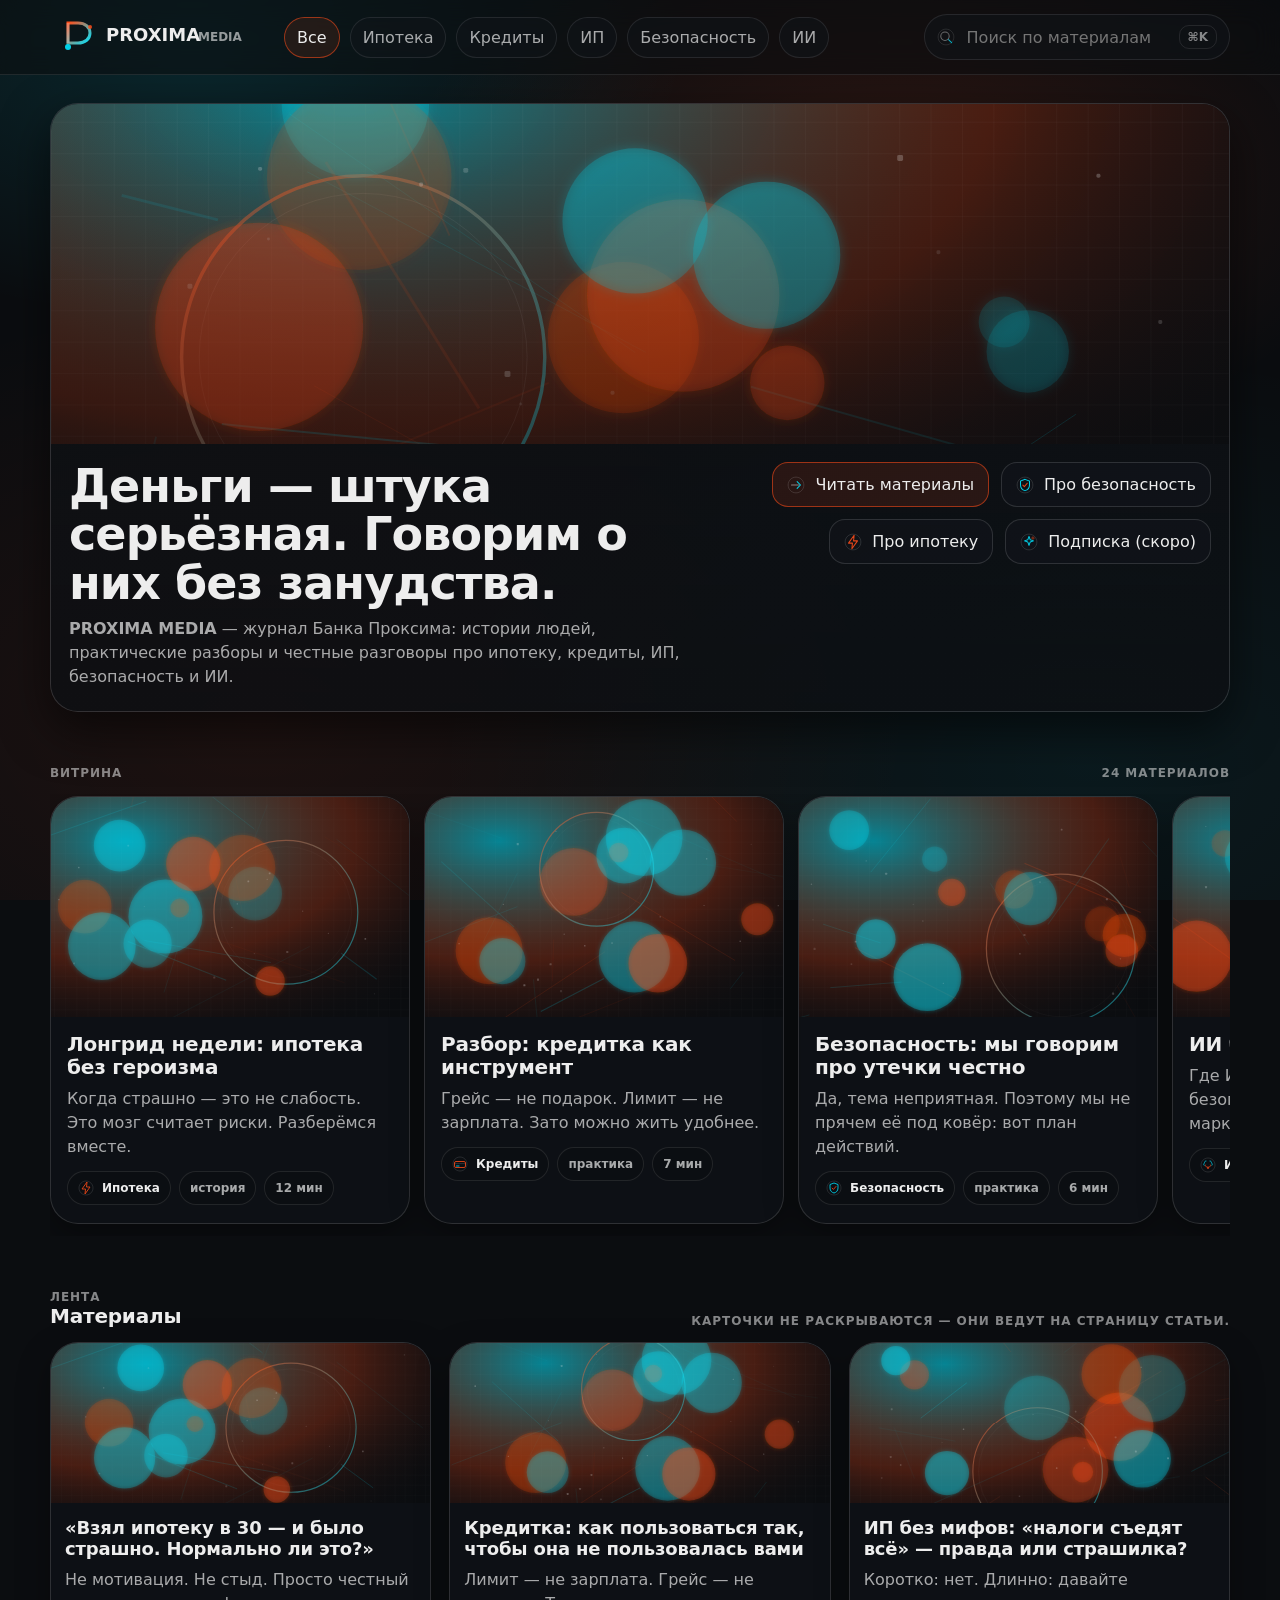
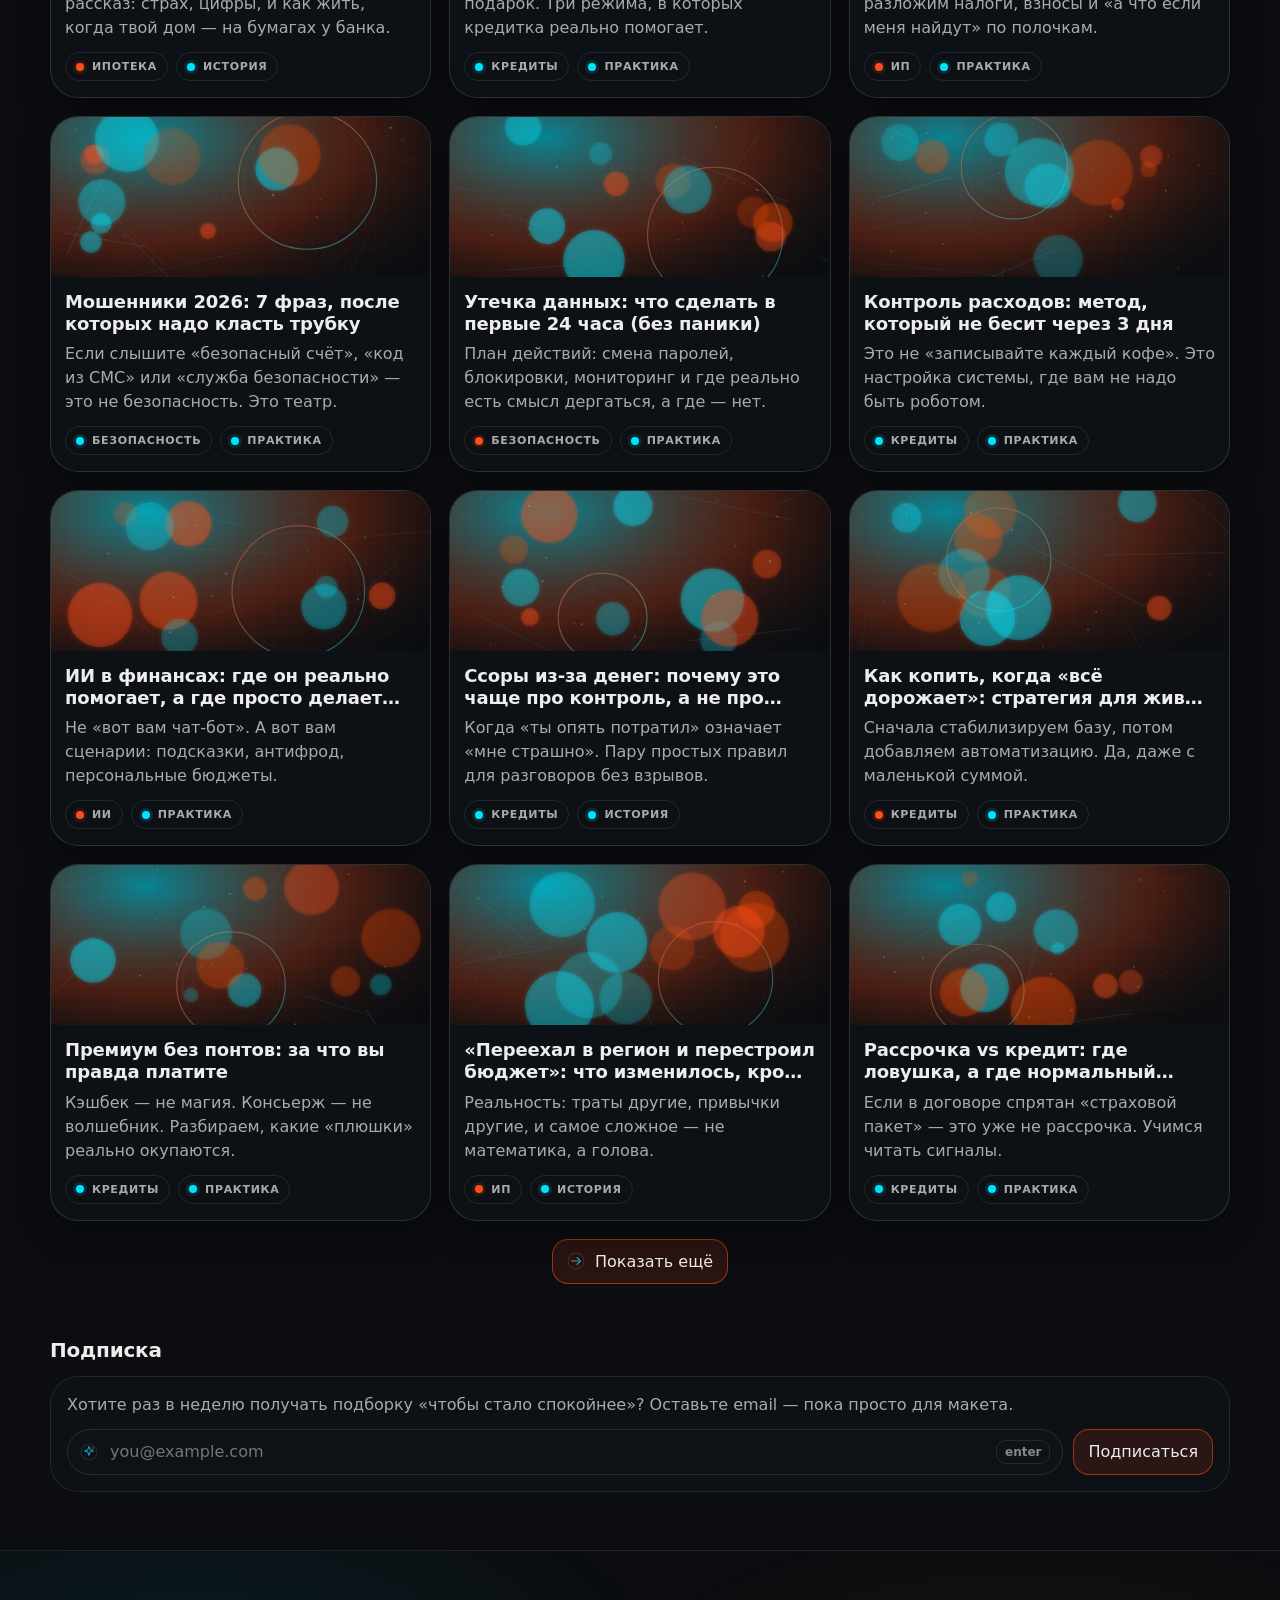
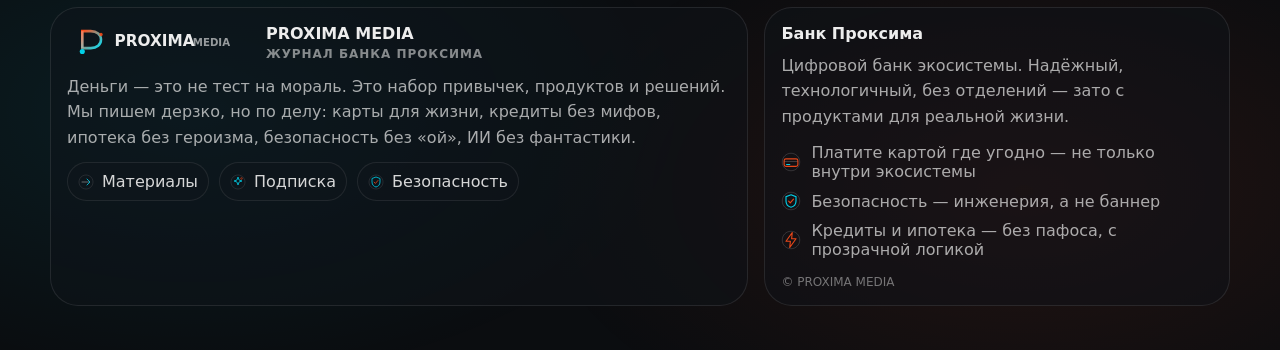
==== commit eb2a8dea: "remove some gpt words" ====
--- a/index.html
+++ b/index.html
@@ -176,16 +176,15 @@
       <div class="wrap">
         <div class="section-head">
           <div>
-            <div class="small">подписка</div>
-            <h2 class="h2">Ещё не подключили, но уже красиво</h2>
-          </div>
-          <div class="small">UI-форма без бэкенда</div>
+            <!-- <div class="small">подписка</div> -->
+            <h2 class="h2">Подписка</h2>
+          </div>
         </div>
 
         <div class="mini reveal">
           <p style="margin:0 0 12px; color: var(--muted); line-height:1.5">
             Хотите раз в неделю получать подборку «чтобы стало спокойнее»?
-            Оставьте email — пока просто для макета. (Потом подключим.)
+            Оставьте email — пока просто для макета.
           </p>
           <div style="display:flex; gap:10px; flex-wrap:wrap">
             <div class="searchbox" style="min-width: 320px; flex: 1;">
